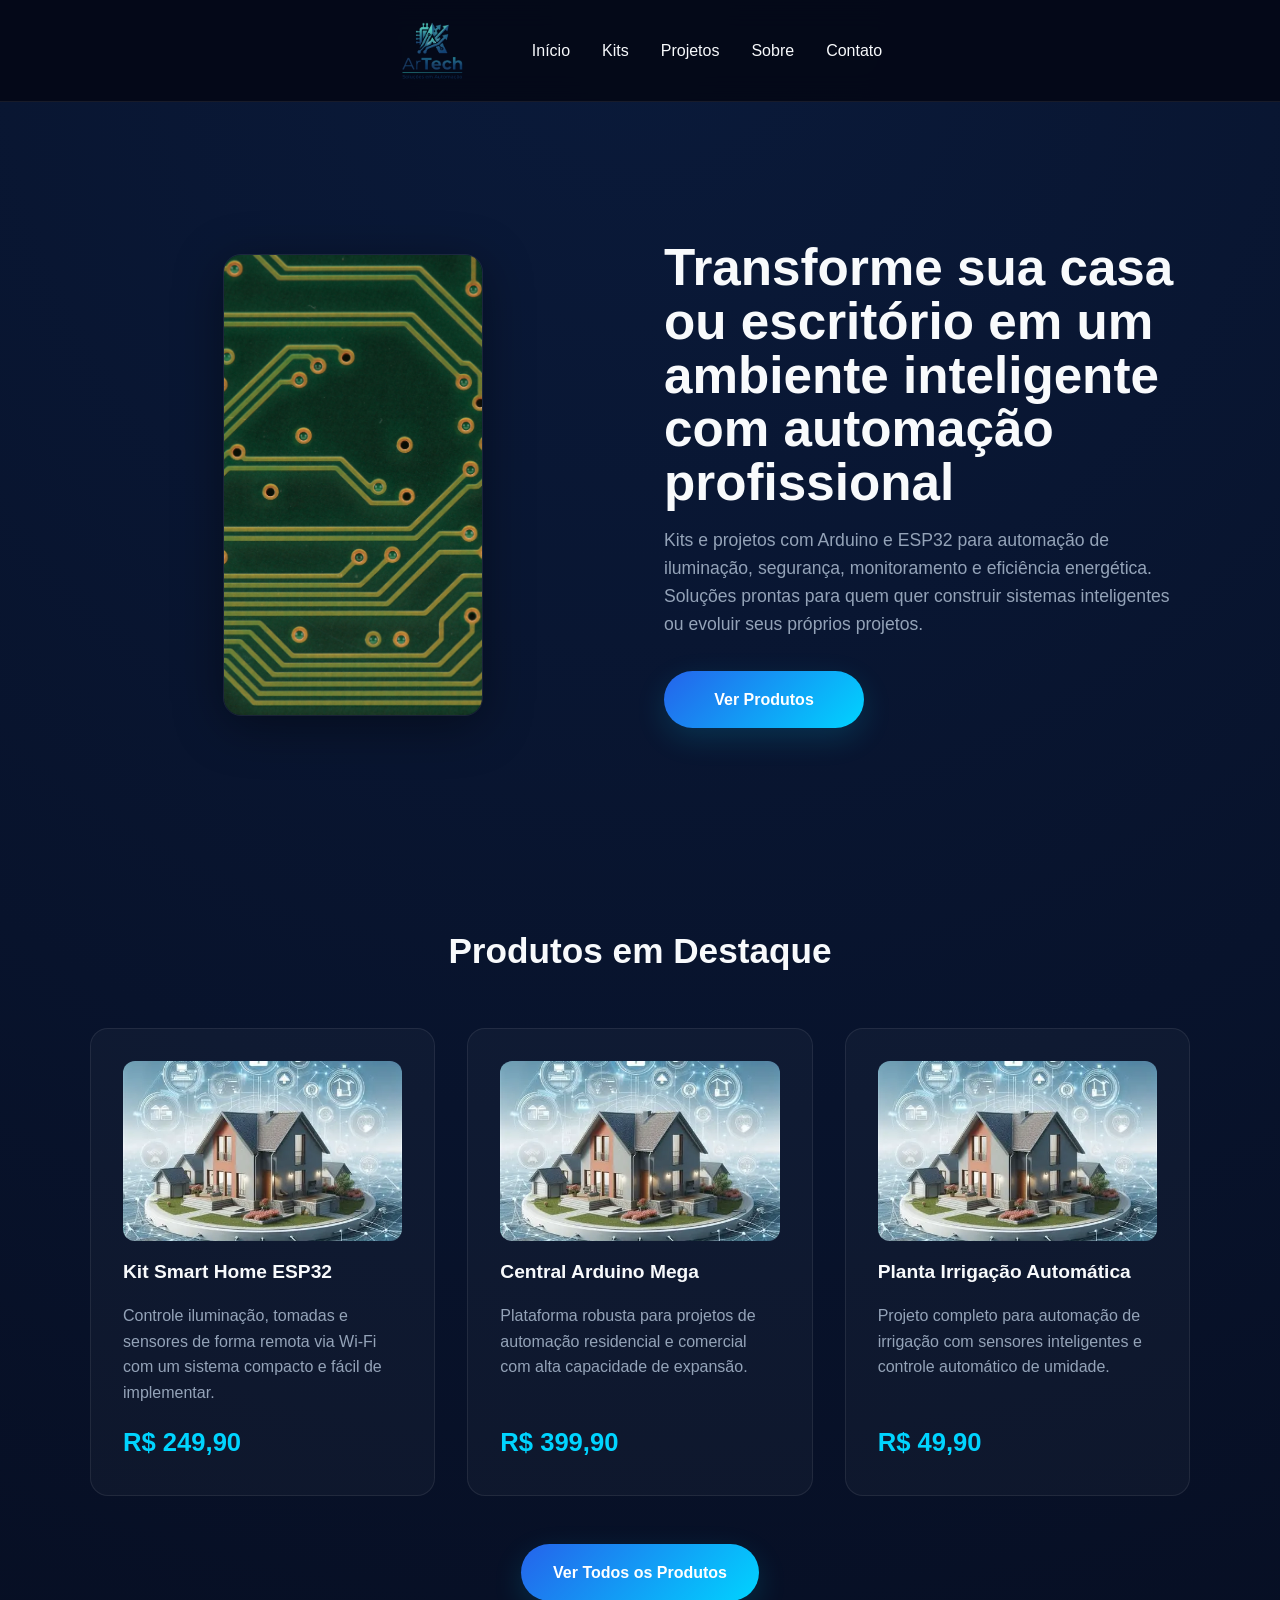
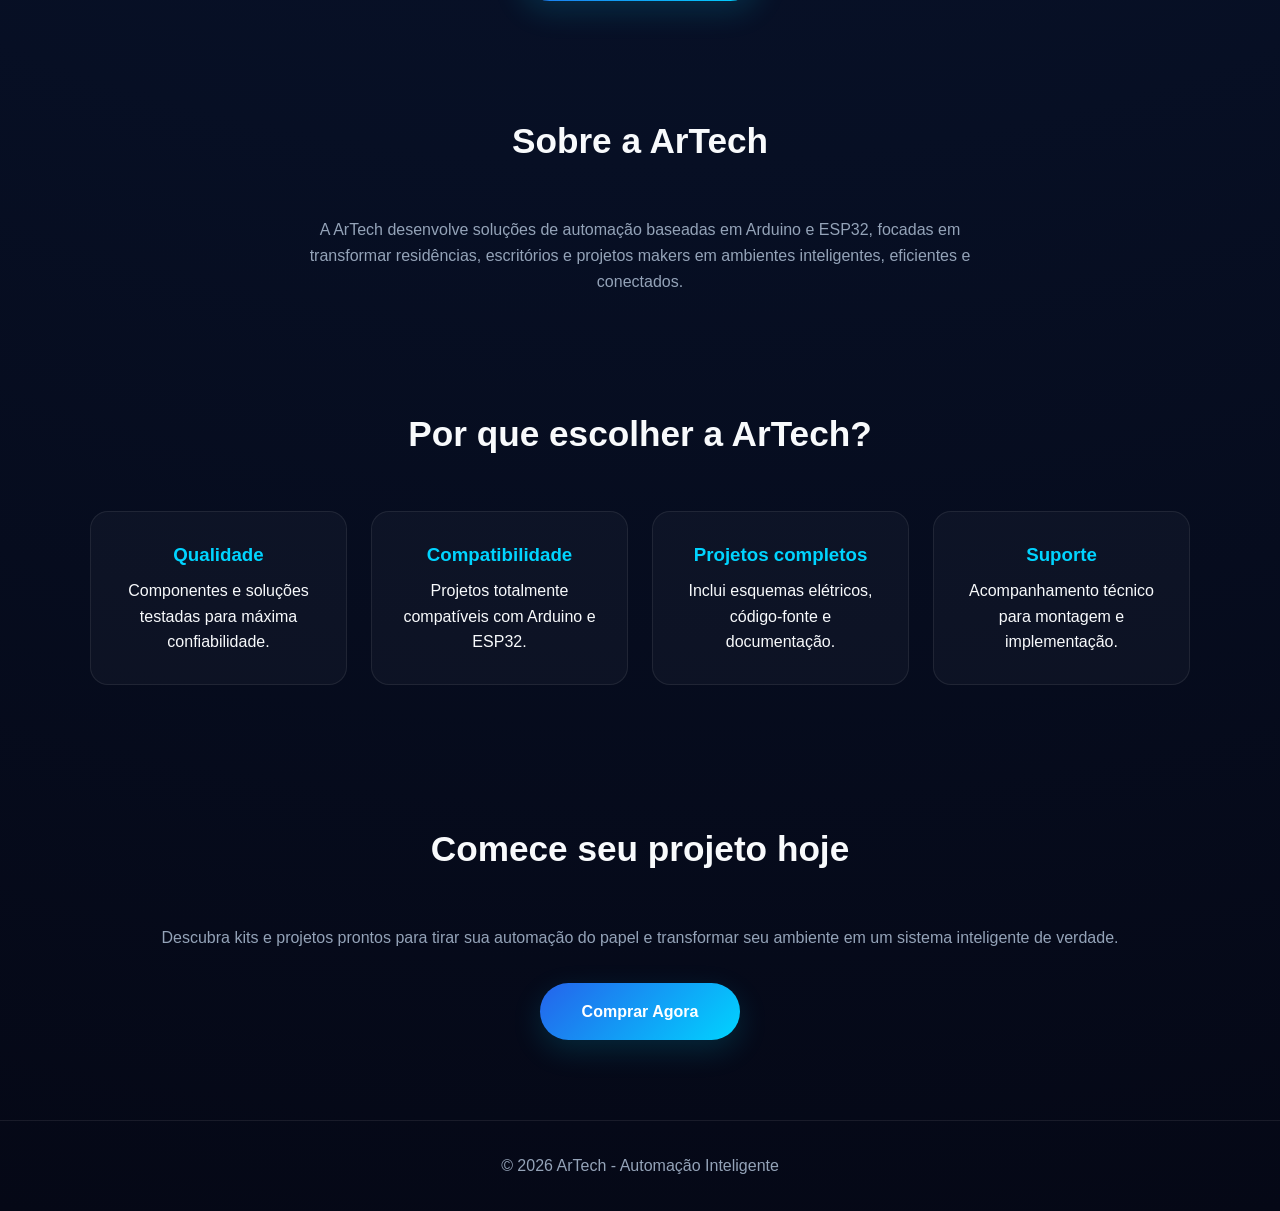
==== index.html @ ed349819 "Add files via upload" ====
<!doctype html>
<html lang="pt-BR">
  <head>
    <meta charset="UTF-8" />
    <meta name="viewport" content="width=device-width, initial-scale=1.0" />
    <title>ArTech | Automação Inteligente</title>
    <link rel="stylesheet" href="css/style.css" />
  </head>

  <body>
    <!-- HEADER -->
    <header>
      <ul>
        <li>
          <a href="#">
            <img src="img/logo.png" alt="ArTech" />
          </a>
        </li>

        <li><a href="#">Início</a></li>
        <li><a href="#">Kits</a></li>
        <li><a href="#">Projetos</a></li>
        <li><a href="#">Sobre</a></li>
        <li><a href="#">Contato</a></li>
      </ul>
    </header>

    <main>

      <!-- HERO SPLIT -->
      <section class="hero">
        <div class="hero-content">

          <div class="hero-imagem">
            <img src="img/automacao.png" alt="Automação ESP32 e Arduino" />
          </div>

          <div class="hero-texto">

            <h1 class="textodestaque">
              Transforme sua casa ou escritório em um ambiente inteligente com automação profissional
            </h1>

            <p class="microtexto">
              Kits e projetos com Arduino e ESP32 para automação de iluminação,
              segurança, monitoramento e eficiência energética. Soluções prontas
              para quem quer construir sistemas inteligentes ou evoluir seus próprios projetos.
            </p>

            <a href="#produtos" class="btn">
              Ver Produtos
            </a>

          </div>

        </div>
      </section>

      <!-- PRODUTOS -->
      <section id="produtos">

        <h2>Produtos em Destaque</h2>

        <div class="produtosdestaque">

          <a href="produto-esp32.html" class="produto">

            <img src="img/produtos/exemplo.jpg" alt="Kit Smart Home ESP32" />

            <h3>Kit Smart Home ESP32</h3>

            <p>
              Controle iluminação, tomadas e sensores de forma remota via Wi-Fi com um sistema compacto e fácil de implementar.
            </p>

            <span class="preco">R$ 249,90</span>

          </a>

          <a href="produto-arduino.html" class="produto">

            <img src="img/produtos/exemplo.jpg" alt="Central Arduino Mega" />

            <h3>Central Arduino Mega</h3>

            <p>
              Plataforma robusta para projetos de automação residencial e comercial com alta capacidade de expansão.
            </p>

            <span class="preco">R$ 399,90</span>

          </a>

          <a href="produto-irrigacao.html" class="produto">

            <img src="img/produtos/exemplo.jpg" alt="Planta Irrigação Automática" />

            <h3>Planta Irrigação Automática</h3>

            <p>
              Projeto completo para automação de irrigação com sensores inteligentes e controle automático de umidade.
            </p>

            <span class="preco">R$ 49,90</span>

          </a>

        </div>

        <!-- BOTÃO VER MAIS -->
        <div style="text-align: center; margin-top: 3rem;">
          <a href="produtos.html" class="btn">
            Ver Todos os Produtos
          </a>
        </div>

      </section>

      <!-- SOBRE -->
      <section class="sobre">

        <h2>Sobre a ArTech</h2>

        <p>
          A ArTech desenvolve soluções de automação baseadas em Arduino e ESP32, focadas em transformar residências, escritórios e projetos makers em ambientes inteligentes, eficientes e conectados.
        </p>

      </section>

      <!-- BENEFÍCIOS -->
      <section>

        <h2>Por que escolher a ArTech?</h2>

        <div class="beneficios">

          <div class="beneficio">
            <h3>Qualidade</h3>
            <p>Componentes e soluções testadas para máxima confiabilidade.</p>
          </div>

          <div class="beneficio">
            <h3>Compatibilidade</h3>
            <p>Projetos totalmente compatíveis com Arduino e ESP32.</p>
          </div>

          <div class="beneficio">
            <h3>Projetos completos</h3>
            <p>Inclui esquemas elétricos, código-fonte e documentação.</p>
          </div>

          <div class="beneficio">
            <h3>Suporte</h3>
            <p>Acompanhamento técnico para montagem e implementação.</p>
          </div>

        </div>

      </section>

      <!-- CTA -->
      <section class="cta-final">

        <h2>Comece seu projeto hoje</h2>

        <p>
          Descubra kits e projetos prontos para tirar sua automação do papel e transformar seu ambiente em um sistema inteligente de verdade.
        </p>

        <a href="#produtos" class="btn">
          Comprar Agora
        </a>

      </section>

    </main>

    <footer>
      © 2026 ArTech - Automação Inteligente
    </footer>

  </body>
</html>
---- css/style.css ----
/* =========================
   RESET
========================= */

* {
  margin: 0;
  padding: 0;
  box-sizing: border-box;
}

:root {

  --bg: #050816;
  --bg-2: #0b1220;

  --primary: #2563eb;
  --accent: #00d4ff;

  --text: #f8fafc;
  --text-muted: #94a3b8;

  --border: rgba(255, 255, 255, 0.08);

  --radius: 18px;

  --max: 1100px;
}

/* =========================
   BASE
========================= */

html {
  scroll-behavior: smooth;
}

body {

  font-family: "Segoe UI", sans-serif;

  background: radial-gradient(circle at top, #0a1a3a, #050816);

  color: var(--text);

  line-height: 1.6;

  overflow-x: hidden;
}

a {
  text-decoration: none;
  color: inherit;
}

ul {
  list-style: none;
}

img {
  max-width: 100%;
  display: block;
}

header {
  position: sticky;
  top: 0;
  z-index: 999;

  background: rgba(5, 8, 22, 0.92);
  backdrop-filter: blur(14px);

  border-bottom: 1px solid var(--border);
}

/* 🔥 CENTRALIZA TUDO DE VERDADE */
header ul {
  max-width: var(--max);
  margin: 0 auto;

  display: flex;
  align-items: center;
  justify-content: center; /* <- muda o comportamento */

  gap: 1rem; /* mais colado, mas organizado */

  padding: 0.6rem 1rem; /* menos altura */
}

/* 🔥 LOGO NÃO EMPURRA MAIS LAYOUT */
header li:first-child {
  margin-right: 2rem; /* controla distância real */
  display: flex;
  align-items: center;
}

header img {
  height: 70px; /* menor e mais premium */
}

/* 🔥 LINKS MAIS JUNTOS E CONSISTENTES */
header a {
  font-size: 1rem;
  font-weight: 500;

  padding: 6px 8px; /* mais compacto */
  border-radius: 8px;

  transition: 0.2s;
  white-space: nowrap;
}

/* hover mais clean */
header a:hover {
  color: var(--accent);
  background: rgba(0, 212, 255, 0.08);
}

/* =========================
   HERO (SPLIT REAL)
========================= */

.hero {
  min-height: 85vh;

  display: flex;
  align-items: center;
  justify-content: center;

  padding: 3rem 2rem;
}

.hero-content {
  width: min(var(--max), 100%);

  margin: 0 auto;

  display: flex;
  align-items: center;
  justify-content: space-between;

  gap: 3rem;
}

/* TEXTO */

.hero-texto {
  flex: 1;
  text-align: left;
}

.textodestaque {
  font-size: clamp(2.2rem, 4vw, 3.4rem);
  line-height: 1.05;
  font-weight: 800;
  margin-bottom: 1rem;
}

.microtexto {
  font-size: 1.1rem;
  color: var(--text-muted);
  max-width: 520px;
  margin-bottom: 2rem;
}

/* BOTÃO */

.btn,
.btn-cta {
  display: inline-flex;

  align-items: center;
  justify-content: center;

  padding: 1rem 2rem;

  border-radius: 999px;

  background: linear-gradient(135deg, var(--primary), var(--accent));

  color: #fff;

  font-weight: 700;

  min-width: 200px;

  transition: 0.25s;

  box-shadow: 0 10px 30px rgba(0, 212, 255, 0.15);
}

.btn:hover,
.btn-cta:hover {
  transform: translateY(-3px);
}

/* IMAGEM HERO */

.hero-imagem {
  flex: 1;
  display: flex;
  justify-content: center;
  align-items: center;
}

.hero-imagem img {
  width: 100%;
  max-width: 260px;

  aspect-ratio: 9 / 16;
  object-fit: cover;

  border-radius: 18px;

  border: 1px solid rgba(255, 255, 255, 0.08);

  filter: drop-shadow(0 10px 25px rgba(0, 0, 0, 0.4));
}

/* =========================
   SEÇÕES (MENOS ESPAÇO)
========================= */

section {
  padding: 3.5rem 0; /* reduzido */
}

section h2 {
  text-align: center;
  font-size: 2.2rem;
  margin-bottom: 3rem;
}

/* =========================
   PRODUTOS
========================= */

.produtosdestaque {
  width: min(var(--max), calc(100% - 80px));
  margin: 0 auto;

  display: grid;
  grid-template-columns: repeat(auto-fit, minmax(260px, 1fr));
  gap: 2rem;
}

.produto {
  background: rgba(255, 255, 255, 0.03);

  border: 1px solid var(--border);

  border-radius: var(--radius);

  padding: 2rem;

  display: flex;
  flex-direction: column;

  gap: 1rem;

  transition: 0.25s;
}

.produto:hover {
  transform: translateY(-6px);
  border-color: rgba(0, 212, 255, 0.3);
}

.produto img {
  height: 180px;
  width: 100%;
  object-fit: cover;

  border-radius: 12px;
}

.produto h3 {
  font-size: 1.2rem;
}

.produto p {
  color: var(--text-muted);
  flex: 1;
}

.preco {
  font-size: 1.6rem;
  color: var(--accent);
  font-weight: 800;
}

/* =========================
   BOTÃO "VER MAIS" CENTRAL
========================= */

#produtos > div:last-child {
  display: flex;
  justify-content: center;
  margin-top: 2.5rem;
  width: 100%;
}

/* =========================
   SOBRE
========================= */

.sobre p {
  max-width: 700px;
  margin: 0 auto;
  text-align: center;
  color: var(--text-muted);
}

/* =========================
   BENEFÍCIOS
========================= */

.beneficios {
  width: min(var(--max), calc(100% - 80px));

  margin: 0 auto;

  display: grid;

  grid-template-columns: repeat(auto-fit, minmax(220px, 1fr));

  gap: 1.5rem;
}

.beneficio {
  background: rgba(255, 255, 255, 0.03);

  border: 1px solid var(--border);

  border-radius: var(--radius);

  padding: 1.8rem;

  text-align: center;
}

.beneficio h3 {
  color: var(--accent);
  margin-bottom: 0.5rem;
}

/* =========================
   CTA FINAL
========================= */

.cta-final {
  text-align: center;
  padding: 5rem 2rem;
}

.cta-final p {
  color: var(--text-muted);
  margin-bottom: 2rem;
}

/* =========================
   FOOTER
========================= */

footer {
  text-align: center;

  padding: 2rem;

  border-top: 1px solid var(--border);

  color: var(--text-muted);
}

/* =========================
   RESPONSIVO
========================= */

@media (max-width: 768px) {

  header ul {
    flex-wrap: wrap;
    justify-content: center;
    gap: 1rem;
  }

  header li:first-child {
    margin-right: 0;
    width: 100%;
    display: flex;
    justify-content: center;
  }

  .hero-content {
    flex-direction: column;
    text-align: center;
  }

  .hero-texto {
    text-align: center;
  }

  .microtexto {
    margin: 0 auto 2rem;
  }

  .textodestaque {
    font-size: 2.2rem;
  }

  .container,
  .produtosdestaque,
  .beneficios {
    width: calc(100% - 40px);
  }
}
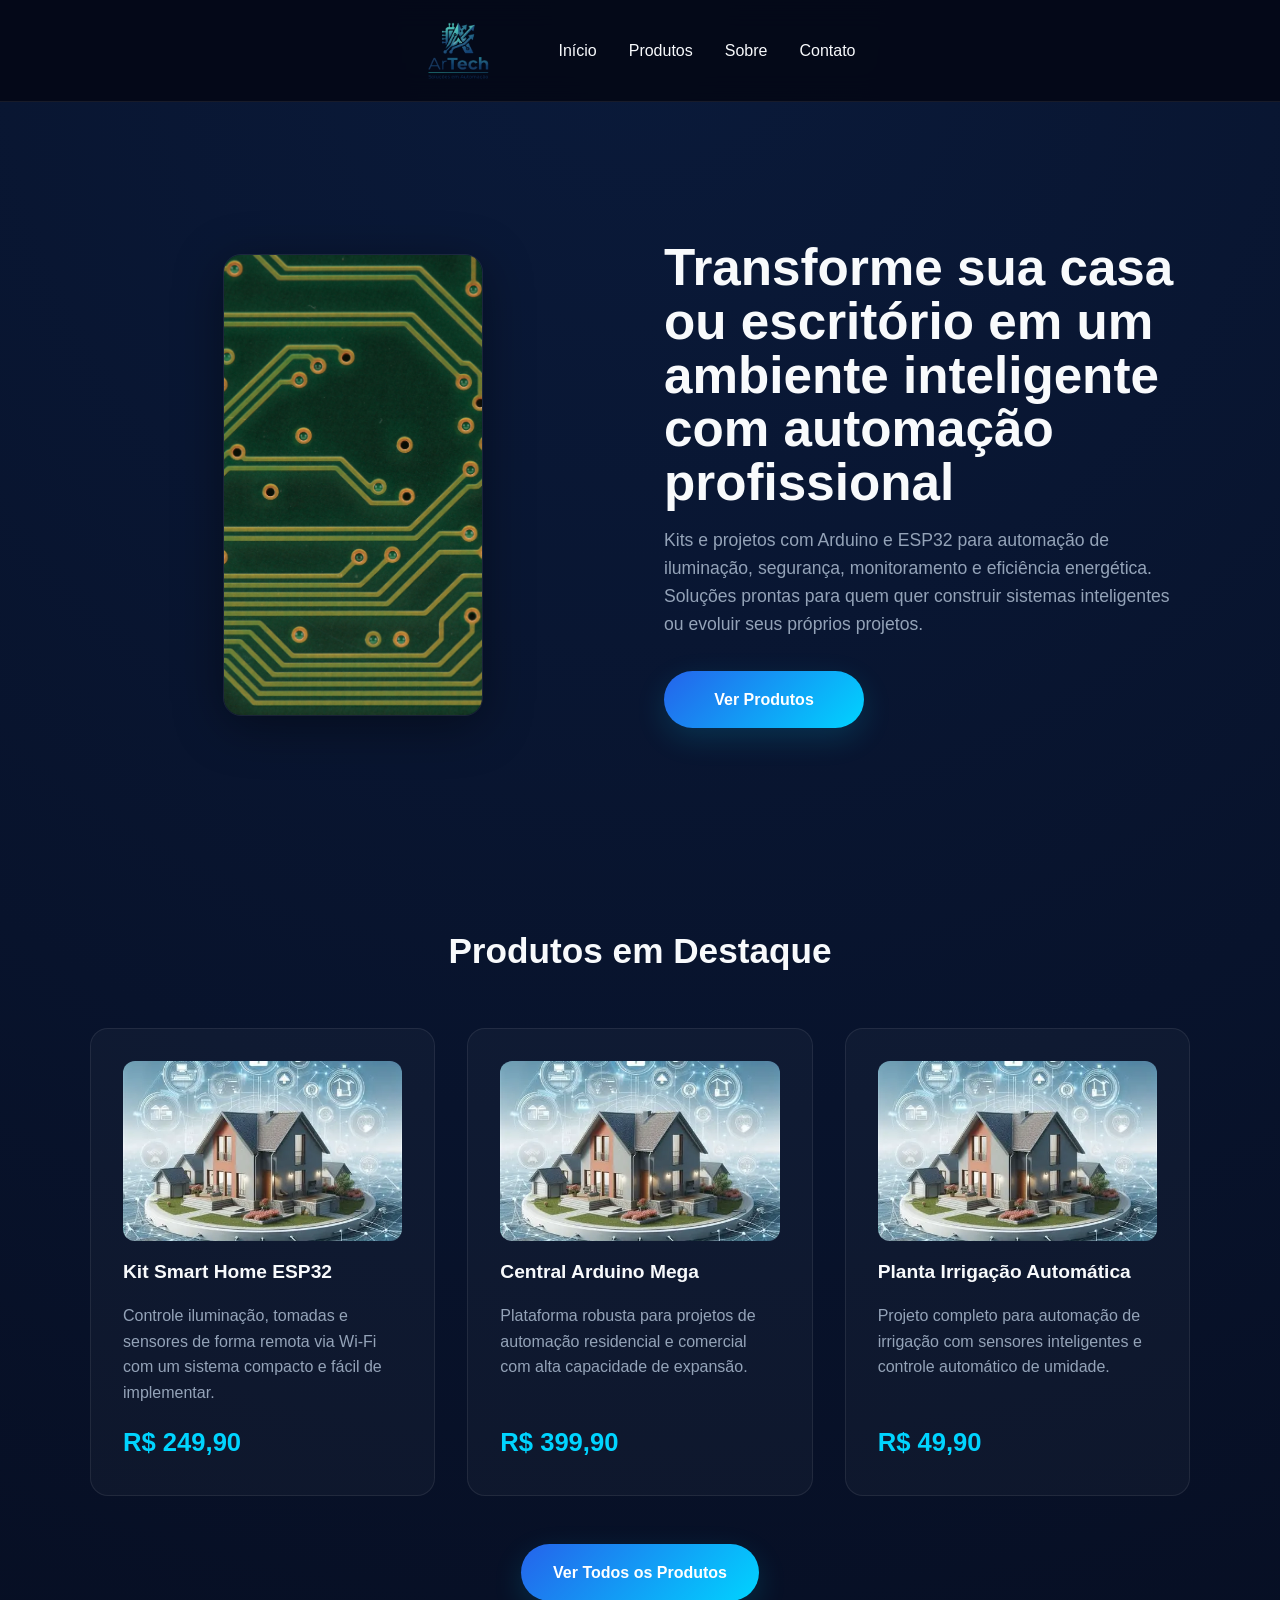
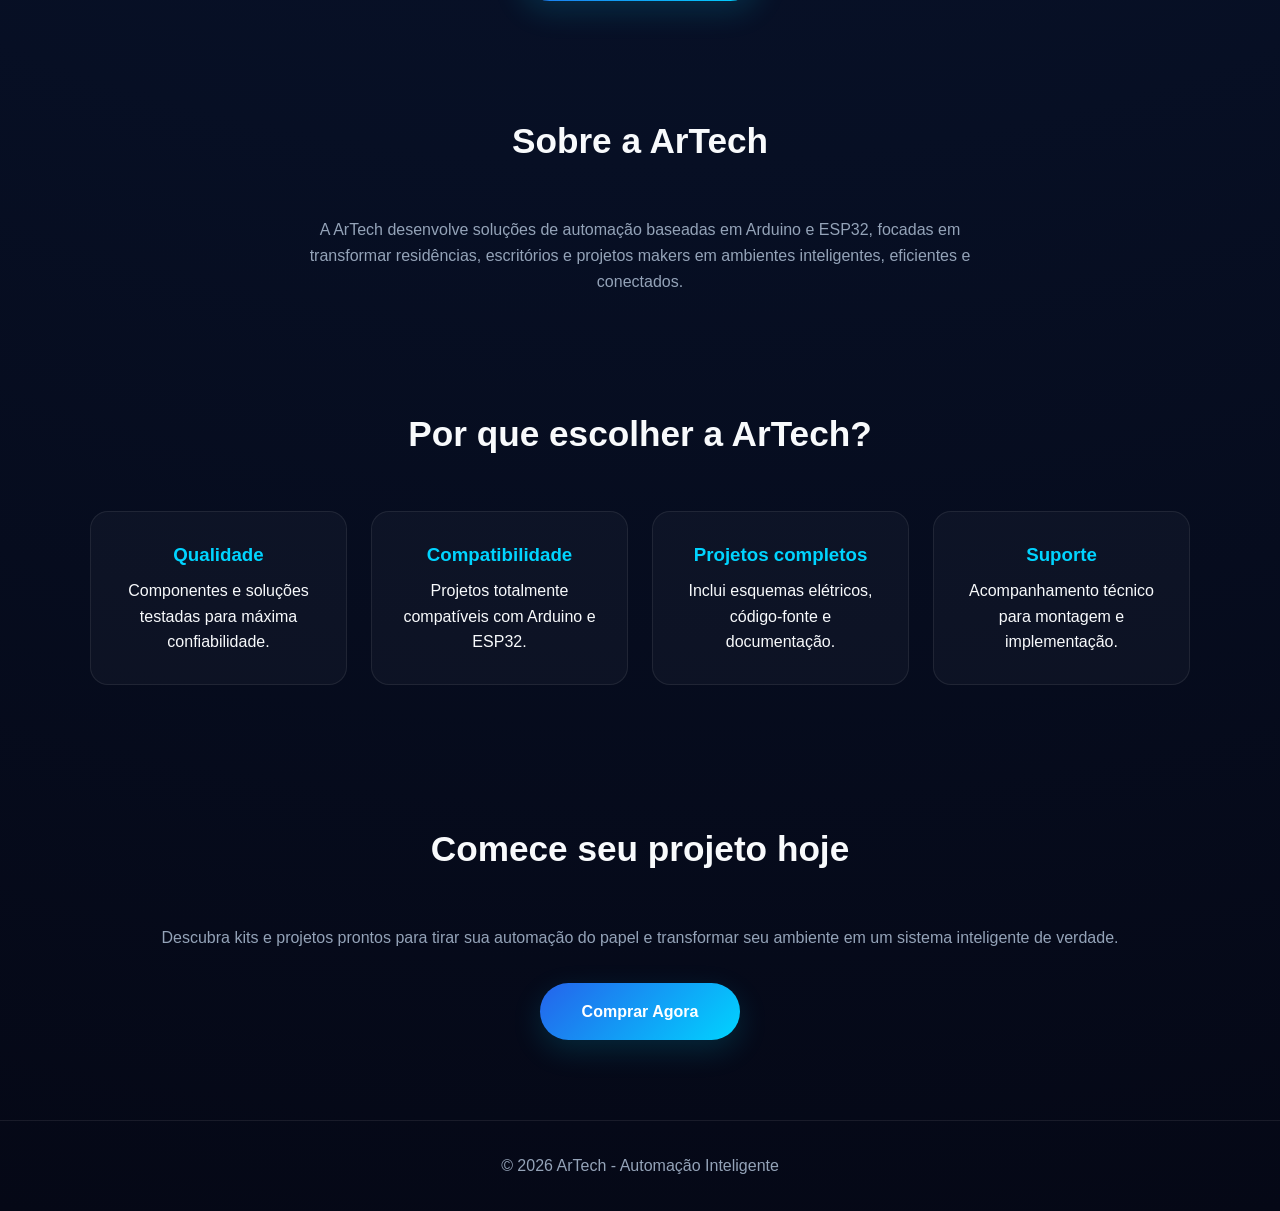
==== commit 74ff747f: "Produtos - atualização" ====
--- a/index.html
+++ b/index.html
@@ -18,8 +18,7 @@
         </li>
 
         <li><a href="#">Início</a></li>
-        <li><a href="#">Kits</a></li>
-        <li><a href="#">Projetos</a></li>
+        <li><a href="html/produtos.html">Produtos</a></li>
         <li><a href="#">Sobre</a></li>
         <li><a href="#">Contato</a></li>
       </ul>
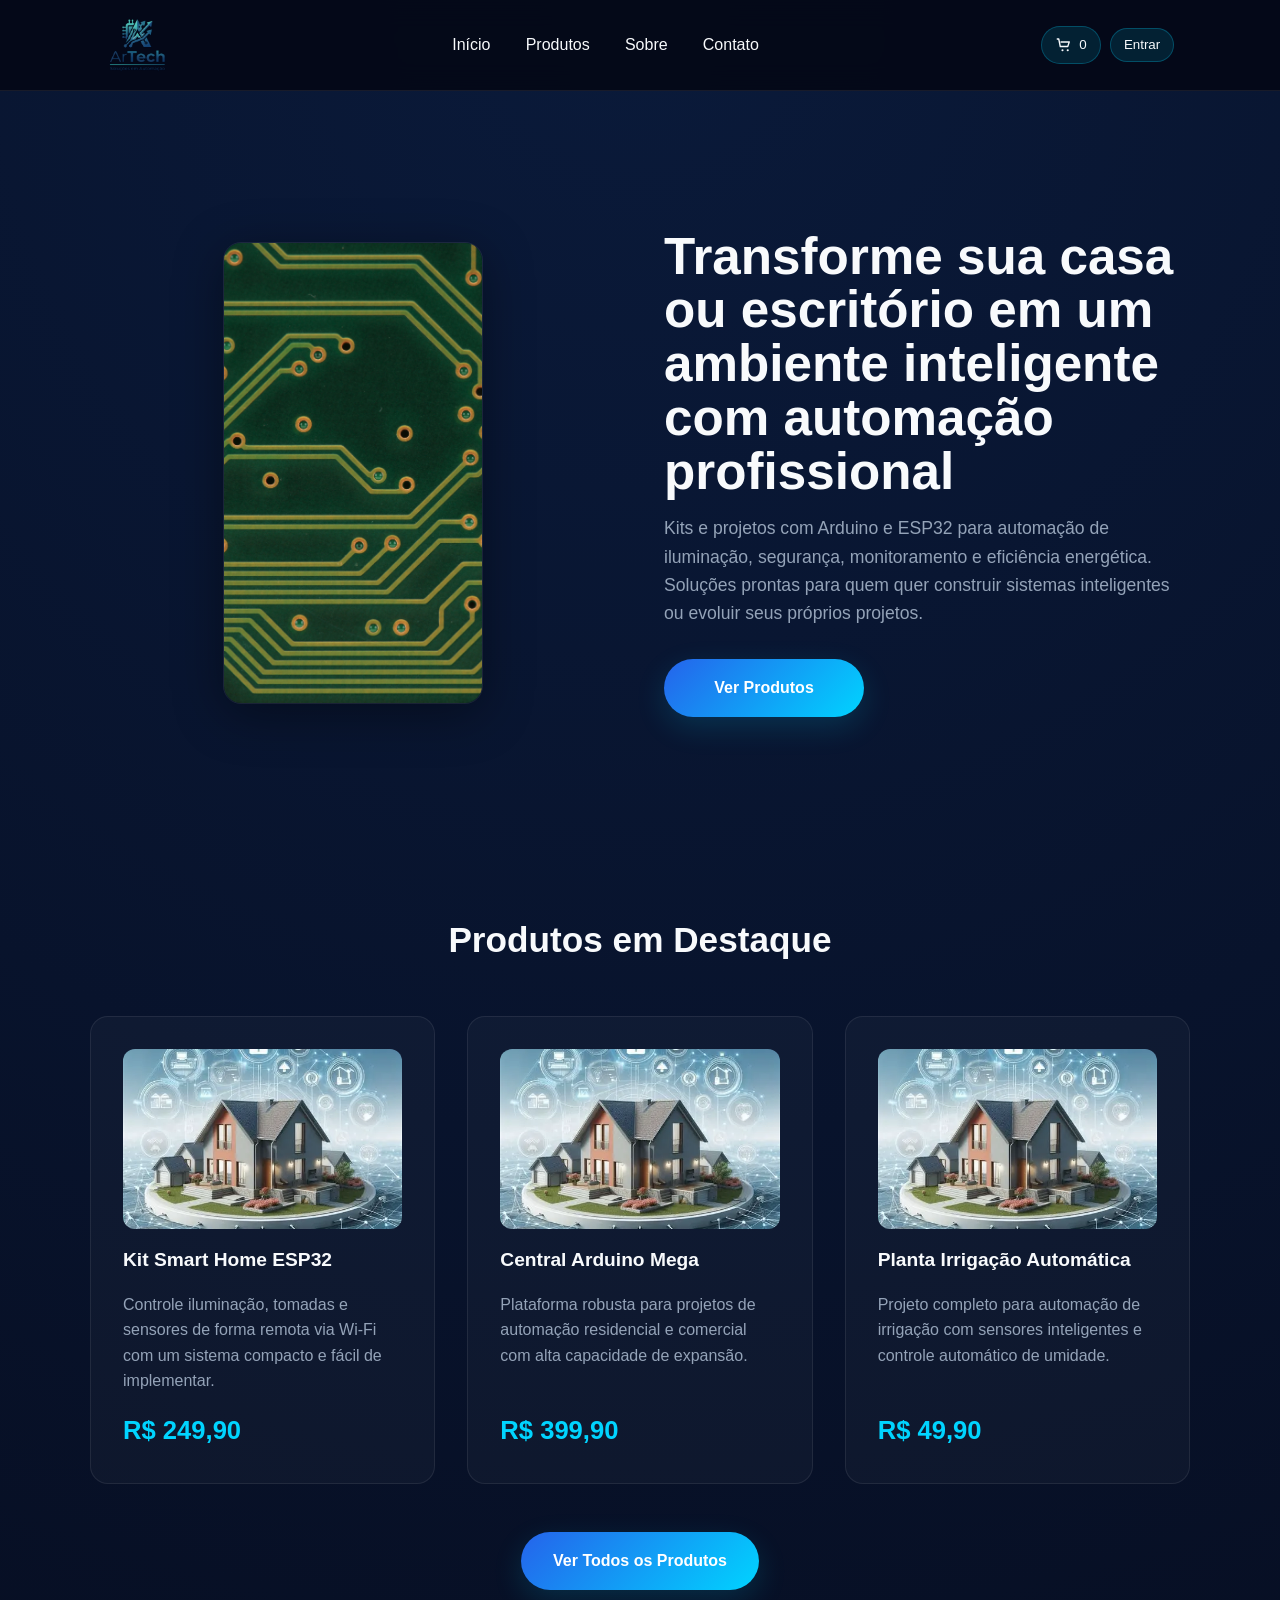
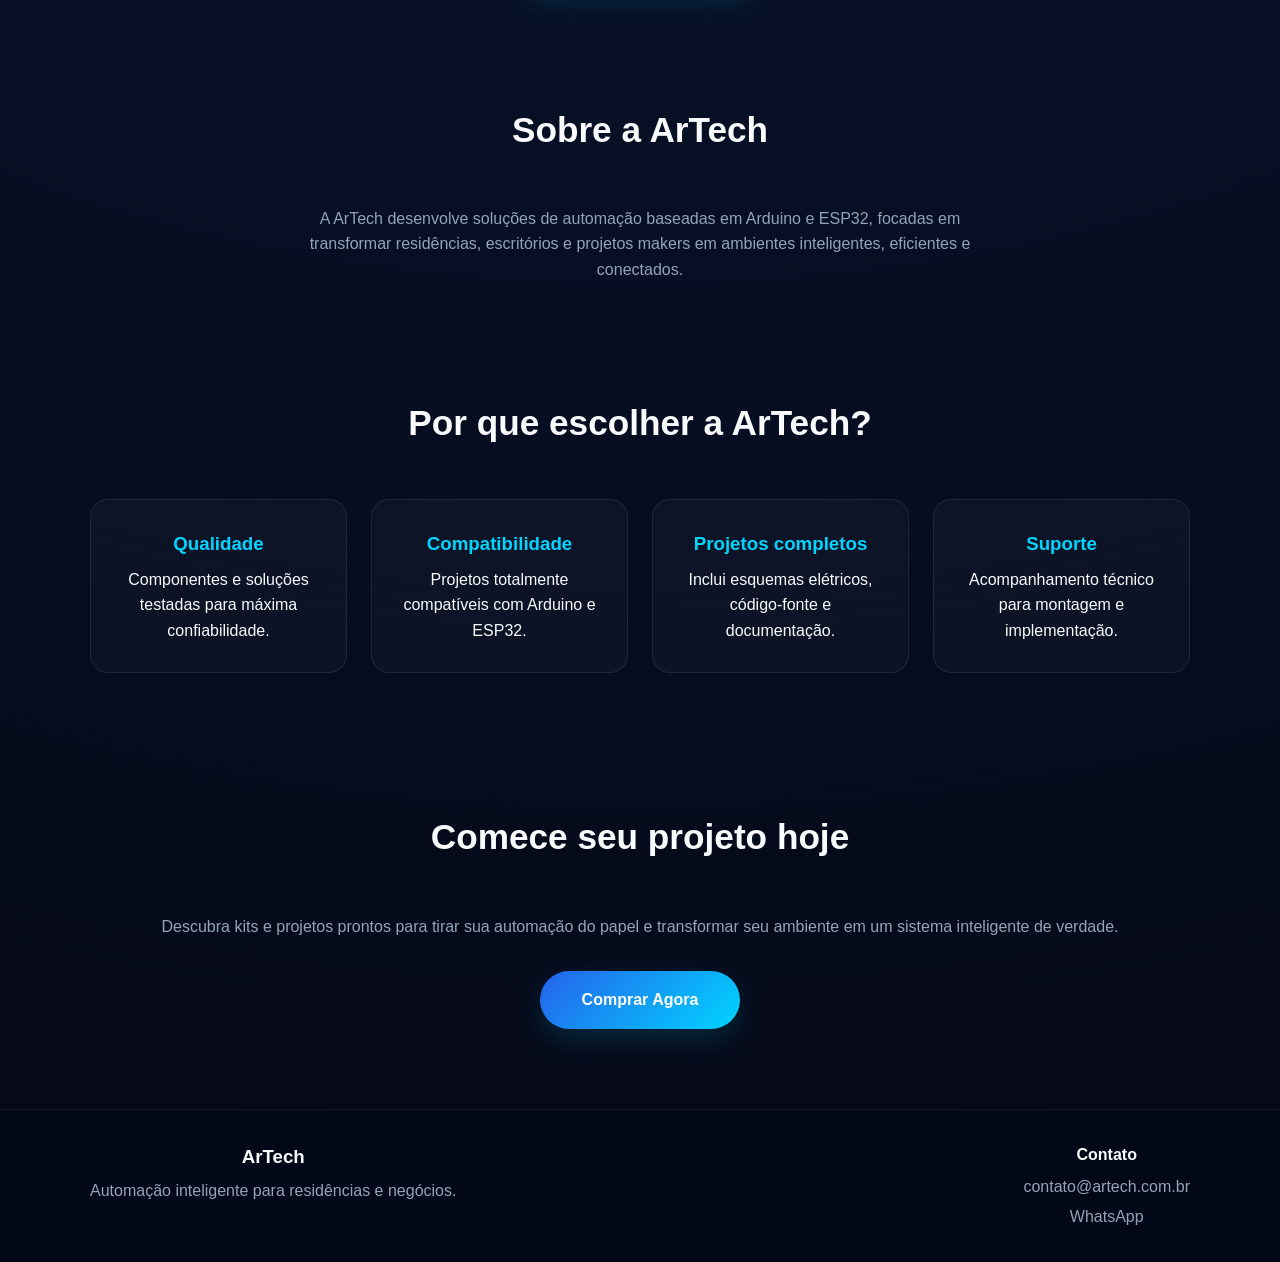
==== commit 82ca031f: "Site 90% finalizado" ====
--- a/index.html
+++ b/index.html
@@ -8,21 +8,50 @@
   </head>
 
   <body>
-    <!-- HEADER -->
     <header>
-      <ul>
-        <li>
-          <a href="#">
-            <img src="img/logo.png" alt="ArTech" />
-          </a>
-        </li>
-
-        <li><a href="#">Início</a></li>
-        <li><a href="html/produtos.html">Produtos</a></li>
-        <li><a href="#">Sobre</a></li>
-        <li><a href="#">Contato</a></li>
-      </ul>
+      <div class="header-inner">
+        <a class="brand" href="index.html">
+          <img src="img/logo.png" alt="ArTech" />
+        </a>
+        <nav class="nav-links" aria-label="Navegação principal">
+          <a href="index.html">Início</a>
+          <a href="html/produtos.html">Produtos</a>
+          <a href="html/sobre.html">Sobre</a>
+          <a href="html/contato.html">Contato</a>
+        </nav>
+        <div class="header-tools">
+          <div class="cart-pill">
+            <button id="cartButton" class="cart-button" type="button" aria-label="Abrir carrinho">
+              <svg viewBox="0 0 24 24" aria-hidden="true">
+                <path d="M3 4h2l2 10h10l2-6H8" fill="none" stroke="currentColor" stroke-linecap="round" stroke-linejoin="round" stroke-width="1.8"></path>
+                <circle cx="10" cy="19" r="1.4" fill="currentColor"></circle>
+                <circle cx="17" cy="19" r="1.4" fill="currentColor"></circle>
+              </svg>
+              <span id="cartCount">0</span>
+            </button>
+          </div>
+          <div class="auth-pill">
+            <button id="loginBtn" class="login-btn" type="button">Entrar</button>
+            <span id="userGreeting" class="user-greeting" hidden></span>
+            <button id="logoutBtn" class="logout-btn" type="button" hidden>Sair</button>
+          </div>
+        </div>
+      </div>
     </header>
+
+    <div id="loginModal" class="modal popup-modal" hidden>
+      <div class="modal-content">
+        <button class="modal-close" id="closeLoginModal" type="button" aria-label="Fechar">×</button>
+        <p class="eyebrow">Entrar</p>
+        <form id="loginForm" class="login-form">
+          <input id="loginEmail" type="email" placeholder="E-mail" />
+          <input id="loginPassword" type="password" placeholder="Senha" />
+          <button type="submit">Entrar</button>
+          <a class="login-link-btn" href="html/cadastro.html">Cadastrar</a>
+          <p id="loginError" class="login-error"></p>
+        </form>
+      </div>
+    </div>
 
     <main>
 
@@ -62,7 +91,7 @@
 
         <div class="produtosdestaque">
 
-          <a href="produto-esp32.html" class="produto">
+          <a href="html/produtos.html" class="produto">
 
             <img src="img/produtos/exemplo.jpg" alt="Kit Smart Home ESP32" />
 
@@ -76,7 +105,7 @@
 
           </a>
 
-          <a href="produto-arduino.html" class="produto">
+          <a href="html/produtos.html" class="produto">
 
             <img src="img/produtos/exemplo.jpg" alt="Central Arduino Mega" />
 
@@ -90,7 +119,7 @@
 
           </a>
 
-          <a href="produto-irrigacao.html" class="produto">
+          <a href="html/produtos.html" class="produto">
 
             <img src="img/produtos/exemplo.jpg" alt="Planta Irrigação Automática" />
 
@@ -108,7 +137,7 @@
 
         <!-- BOTÃO VER MAIS -->
         <div style="text-align: center; margin-top: 3rem;">
-          <a href="produtos.html" class="btn">
+          <a href="html/produtos.html" class="btn">
             Ver Todos os Produtos
           </a>
         </div>
@@ -174,9 +203,36 @@
 
     </main>
 
-    <footer>
-      © 2026 ArTech - Automação Inteligente
+    <div id="cartModal" class="modal popup-modal" hidden>
+      <div class="modal-content">
+        <button class="modal-close" id="closeCartModal" type="button" aria-label="Fechar">×</button>
+        <p class="eyebrow">Carrinho</p>
+        <div id="cartEmpty" class="cart-empty">Seu carrinho está vazio.</div>
+        <ul id="cartItemsList" class="cart-items-list"></ul>
+        <div id="cartSummary" class="cart-summary">
+          <span>Total</span>
+          <strong id="cartTotal">R$ 0,00</strong>
+        </div>
+        <button id="checkoutBtn" class="action-btn cart-checkout-btn" type="button">Finalizar compra</button>
+      </div>
+    </div>
+
+    <div id="toast" class="toast" role="status" aria-live="polite"></div>
+
+    <footer class="site-footer">
+      <div class="footer-content">
+        <div>
+          <h3>ArTech</h3>
+          <p>Automação inteligente para residências e negócios.</p>
+        </div>
+        <div>
+          <h4>Contato</h4>
+          <a href="mailto:contato@artech.com.br">contato@artech.com.br</a>
+          <a href="https://wa.me/5531999999999" target="_blank" rel="noopener noreferrer">WhatsApp</a>
+        </div>
+      </div>
     </footer>
 
+    <script src="js/produtos.js"></script>
   </body>
 </html>
--- a/css/style.css
+++ b/css/style.css
@@ -65,54 +65,93 @@
   position: sticky;
   top: 0;
   z-index: 999;
-
   background: rgba(5, 8, 22, 0.92);
   backdrop-filter: blur(14px);
-
   border-bottom: 1px solid var(--border);
 }
 
-/* 🔥 CENTRALIZA TUDO DE VERDADE */
-header ul {
+header .header-inner {
   max-width: var(--max);
   margin: 0 auto;
-
-  display: flex;
-  align-items: center;
-  justify-content: center; /* <- muda o comportamento */
-
-  gap: 1rem; /* mais colado, mas organizado */
-
-  padding: 0.6rem 1rem; /* menos altura */
-}
-
-/* 🔥 LOGO NÃO EMPURRA MAIS LAYOUT */
-header li:first-child {
-  margin-right: 2rem; /* controla distância real */
-  display: flex;
-  align-items: center;
-}
-
-header img {
-  height: 70px; /* menor e mais premium */
-}
-
-/* 🔥 LINKS MAIS JUNTOS E CONSISTENTES */
-header a {
+  display: flex;
+  align-items: center;
+  justify-content: space-between;
+  gap: 1rem;
+  padding: 0.8rem 1rem;
+}
+
+header .brand {
+  display: flex;
+  align-items: center;
+}
+
+header .brand img {
+  height: 64px;
+}
+
+header .nav-links {
+  display: flex;
+  align-items: center;
+  gap: 0.8rem;
+  flex-wrap: wrap;
+}
+
+header .nav-links a {
   font-size: 1rem;
   font-weight: 500;
-
-  padding: 6px 8px; /* mais compacto */
+  padding: 0.45rem 0.7rem;
   border-radius: 8px;
-
   transition: 0.2s;
   white-space: nowrap;
 }
 
-/* hover mais clean */
-header a:hover {
+header .nav-links a:hover {
   color: var(--accent);
   background: rgba(0, 212, 255, 0.08);
+}
+
+header .header-tools {
+  display: flex;
+  align-items: center;
+  gap: 0.6rem;
+  flex-wrap: wrap;
+  justify-content: flex-end;
+}
+
+.cart-pill,
+.auth-pill {
+  display: flex;
+  align-items: center;
+  gap: 0.45rem;
+}
+
+.auth-pill [hidden] {
+  display: none !important;
+}
+
+.cart-button,
+.login-btn,
+.logout-btn {
+  display: inline-flex;
+  align-items: center;
+  justify-content: center;
+  gap: 0.4rem;
+  border: 1px solid rgba(0, 212, 255, 0.25);
+  border-radius: 999px;
+  background: rgba(0, 212, 255, 0.12);
+  color: var(--text);
+  padding: 0.55rem 0.8rem;
+  cursor: pointer;
+}
+
+.cart-button svg {
+  width: 18px;
+  height: 18px;
+}
+
+.user-greeting {
+  color: var(--accent);
+  font-weight: 700;
 }
 
 /* =========================
@@ -363,12 +402,185 @@
 
 footer {
   text-align: center;
-
   padding: 2rem;
-
   border-top: 1px solid var(--border);
-
   color: var(--text-muted);
+}
+
+.site-footer {
+  padding: 2rem 1rem;
+  background: rgba(2, 8, 23, 0.75);
+}
+
+.site-footer .footer-content {
+  max-width: var(--max);
+  margin: 0 auto;
+  display: flex;
+  justify-content: space-between;
+  align-items: flex-start;
+  gap: 2rem;
+  flex-wrap: wrap;
+}
+
+.site-footer h3,
+.site-footer h4 {
+  color: var(--text);
+  margin-bottom: 0.4rem;
+}
+
+.site-footer p,
+.site-footer a {
+  color: var(--text-muted);
+}
+
+.site-footer a {
+  display: block;
+  margin-top: 0.3rem;
+}
+
+.site-footer a:hover {
+  color: var(--accent);
+}
+
+.login-page main {
+  padding: 4rem 1rem;
+}
+
+.login-section {
+  width: min(460px, 100%);
+  margin: 0 auto;
+}
+
+.login-container {
+  background: rgba(255, 255, 255, 0.04);
+  border: 1px solid var(--border);
+  border-radius: var(--radius);
+  padding: 2rem;
+  margin-top: auto;
+  box-shadow: 0 18px 45px rgba(0, 0, 0, 0.22);
+}
+
+.login-container h2 {
+  margin-bottom: 1.2rem;
+  font-size: 1.8rem;
+}
+
+.login-form {
+  display: grid;
+  gap: 0.85rem;
+}
+
+.login-form input {
+  width: 100%;
+  padding: 0.8rem 0.95rem;
+  border: 1px solid var(--border);
+  border-radius: 999px;
+  background: rgba(255, 255, 255, 0.05);
+  color: var(--text);
+}
+
+.login-form button {
+  padding: 0.8rem 1rem;
+  border: 0;
+  border-radius: 999px;
+  background: linear-gradient(135deg, var(--primary), var(--accent));
+  color: #fff;
+  cursor: pointer;
+  font-weight: 700;
+}
+
+.login-link-btn {
+  display: inline-flex;
+  align-items: center;
+  justify-content: center;
+  padding: 0.75rem 1rem;
+  border: 1px solid rgba(0, 212, 255, 0.3);
+  border-radius: 999px;
+  color: var(--accent);
+  text-decoration: none;
+  font-weight: 700;
+  background: rgba(0, 212, 255, 0.08);
+}
+
+.login-link-btn:hover {
+  background: rgba(0, 212, 255, 0.16);
+}
+
+.login-error,
+.login-success {
+  min-height: 1.2rem;
+  font-size: 0.92rem;
+  font-weight: 600;
+  margin: 0;
+  display: block;
+}
+
+.login-error {
+  color: #ff7b7b;
+}
+
+.login-success {
+  color: #5de68b;
+}
+
+.modal {
+  position: fixed;
+  inset: 0;
+  background: rgba(2, 6, 23, 0.8);
+  display: flex;
+  align-items: center;
+  justify-content: center;
+  padding: 1rem;
+  z-index: 1100;
+}
+
+.modal[hidden] {
+  display: none;
+}
+
+.modal-content {
+  width: min(480px, 100%);
+  background: var(--bg-2);
+  border: 1px solid var(--border);
+  border-radius: var(--radius);
+  padding: 1.5rem;
+  position: relative;
+}
+
+.modal-close {
+  position: absolute;
+  top: 0.75rem;
+  right: 0.85rem;
+  background: transparent;
+  border: 0;
+  color: var(--text);
+  font-size: 1.5rem;
+  cursor: pointer;
+}
+
+body.modal-open {
+  overflow: hidden;
+}
+
+.toast {
+  position: fixed;
+  bottom: 1.2rem;
+  right: 1.2rem;
+  background: rgba(5, 8, 22, 0.95);
+  color: var(--text);
+  border: 1px solid rgba(0, 212, 255, 0.3);
+  border-radius: 999px;
+  padding: 0.8rem 1rem;
+  opacity: 0;
+  pointer-events: none;
+  transform: translateY(8px);
+  transition: all 0.25s ease;
+  z-index: 1200;
+}
+
+.toast.show {
+  opacity: 1;
+  transform: translateY(0);
 }
 
 /* =========================
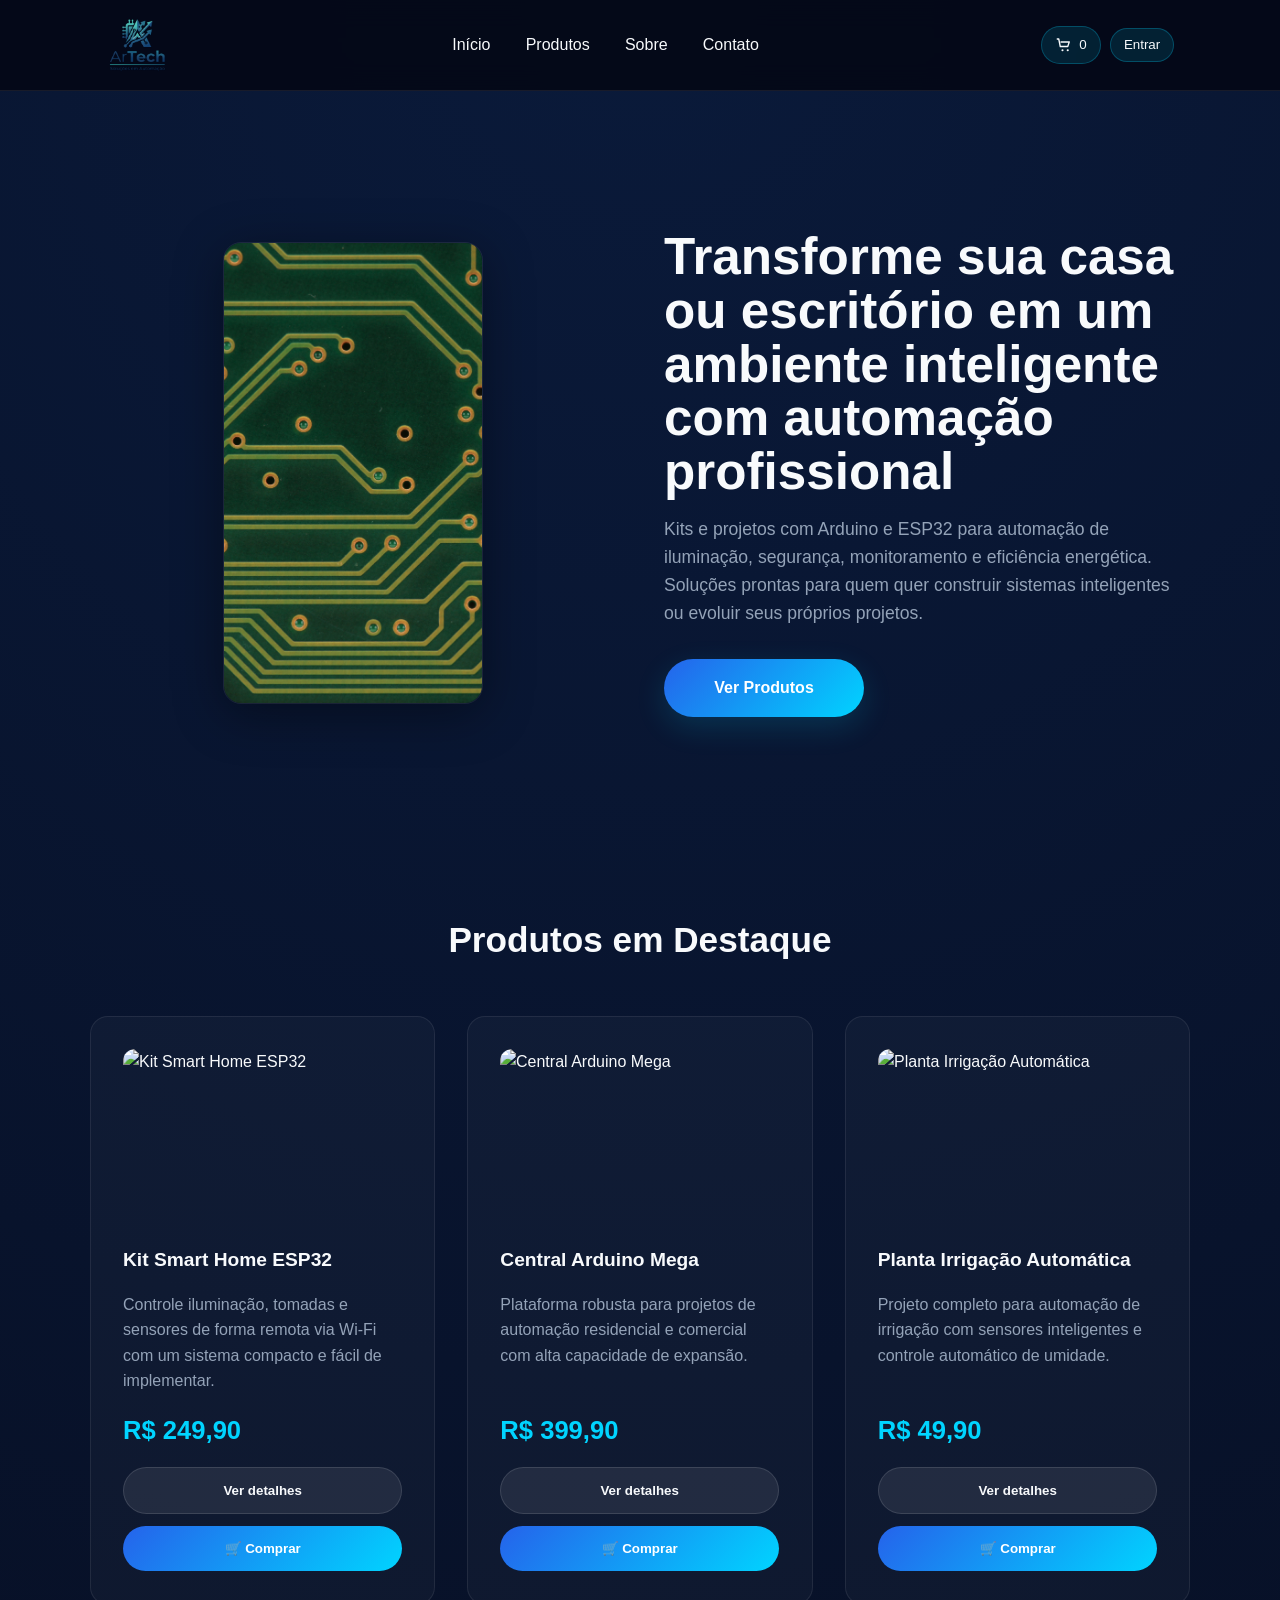
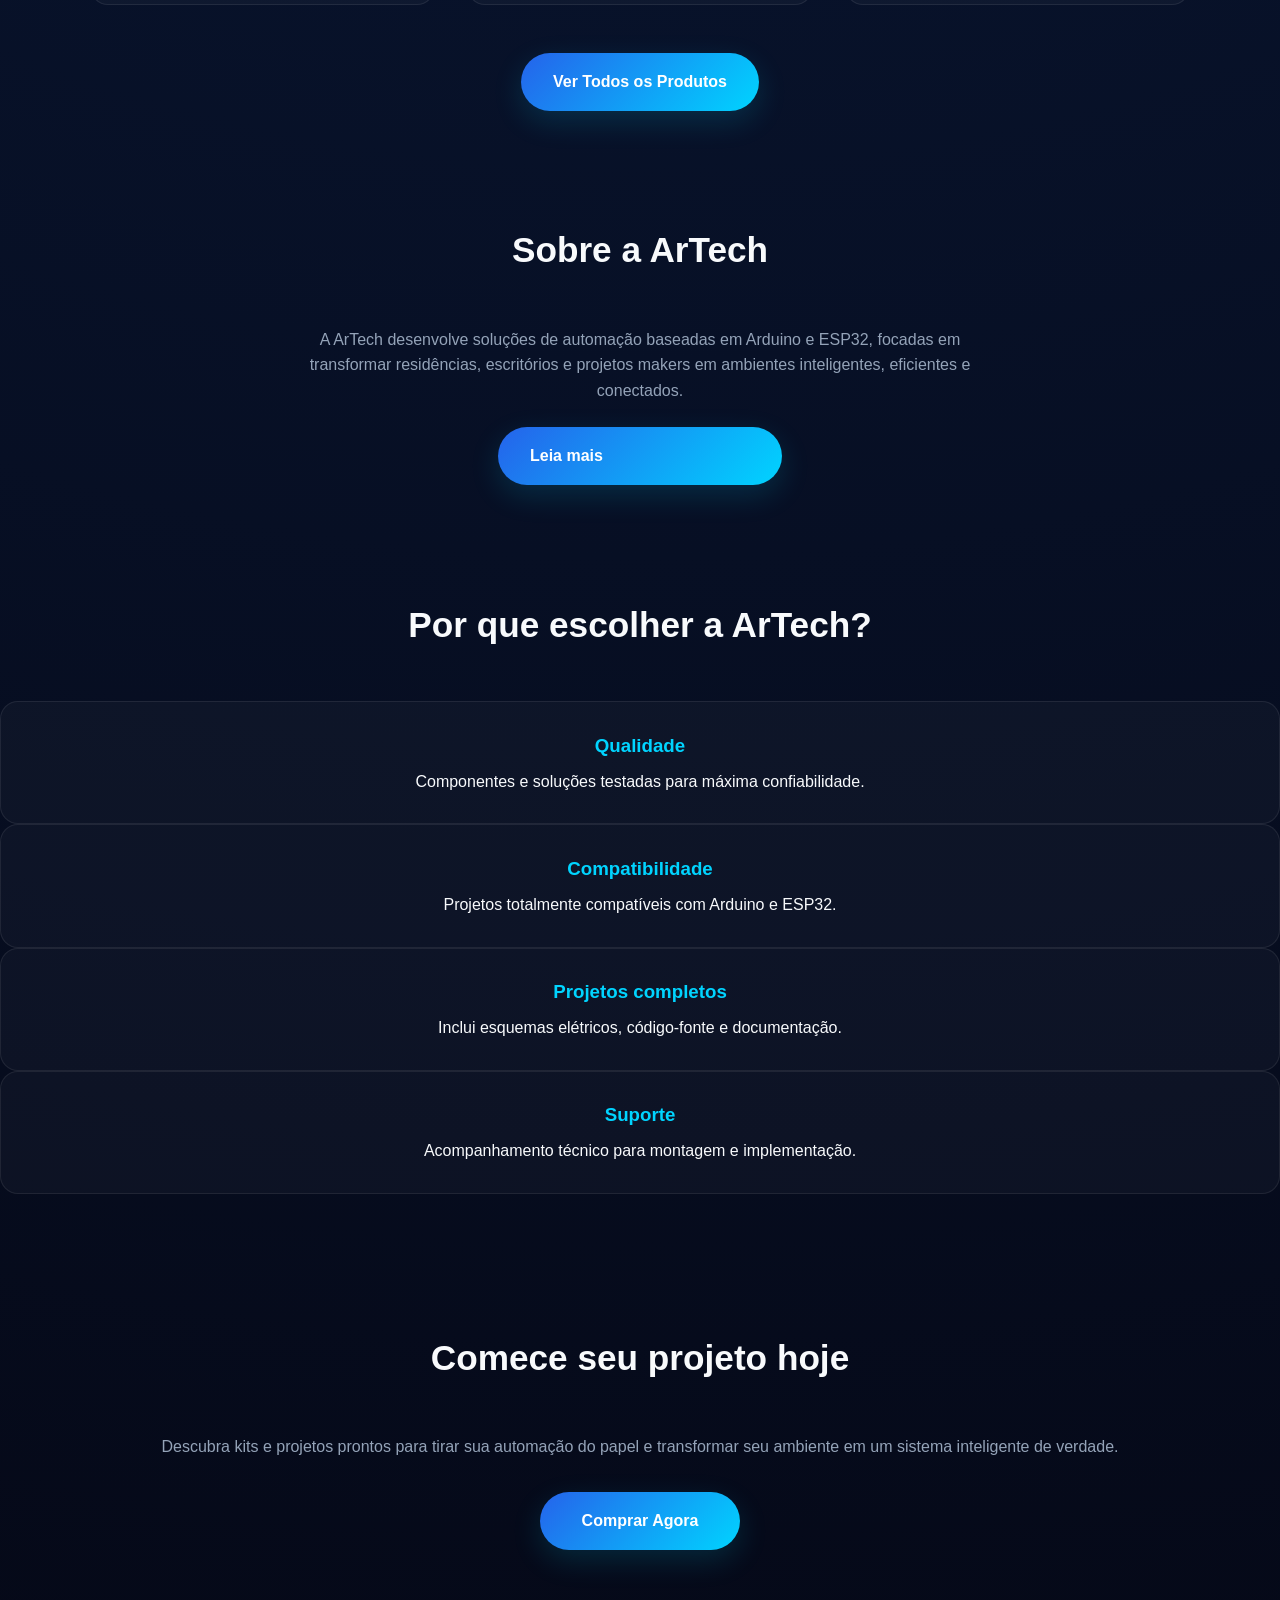
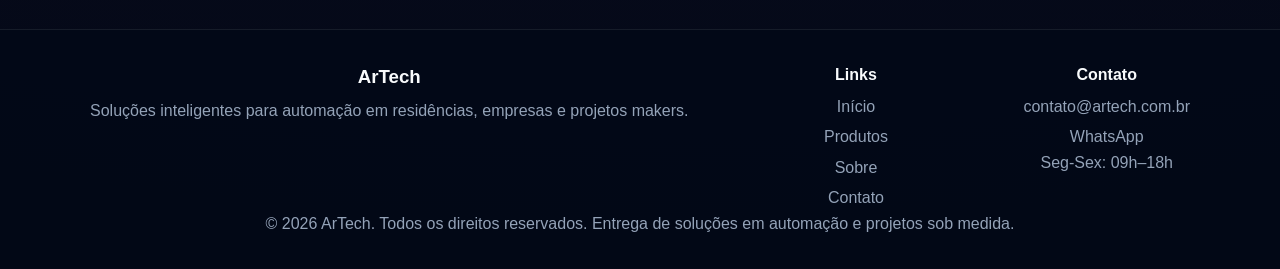
==== commit b8cacef2: "Final" ====
--- a/index.html
+++ b/index.html
@@ -53,6 +53,21 @@
       </div>
     </div>
 
+    <div id="productModal" class="modal" hidden>
+      <div class="modal-content">
+        <button class="modal-close" id="closeModal" type="button" aria-label="Fechar">×</button>
+        <p class="eyebrow">Detalhes do produto</p>
+        <img id="modalImage" class="modal-product-image" src="" alt="Imagem do produto" />
+        <h3 id="modalTitle">Produto</h3>
+        <div id="modalPrice" class="produto-preco"></div>
+        <p id="modalDescription"></p>
+        <ul id="modalDetails"></ul>
+        <div class="product-modal-actions">
+          <button id="modalAddBtn" class="action-btn cart-btn btn-small" type="button">🛒 Adicionar ao carrinho</button>
+        </div>
+      </div>
+    </div>
+
     <main>
 
       <!-- HERO SPLIT -->
@@ -91,47 +106,38 @@
 
         <div class="produtosdestaque">
 
-          <a href="html/produtos.html" class="produto">
-
-            <img src="img/produtos/exemplo.jpg" alt="Kit Smart Home ESP32" />
-
+          <article class="produto">
+            <img src="img/produtos/KitSmartHomeESP32.png" alt="Kit Smart Home ESP32" />
             <h3>Kit Smart Home ESP32</h3>
-
-            <p>
-              Controle iluminação, tomadas e sensores de forma remota via Wi-Fi com um sistema compacto e fácil de implementar.
-            </p>
-
+            <p>Controle iluminação, tomadas e sensores de forma remota via Wi-Fi com um sistema compacto e fácil de implementar.</p>
             <span class="preco">R$ 249,90</span>
-
-          </a>
-
-          <a href="html/produtos.html" class="produto">
-
-            <img src="img/produtos/exemplo.jpg" alt="Central Arduino Mega" />
-
+            <div class="produto-actions">
+              <button class="action-btn details-btn" type="button" data-title="Kit Smart Home ESP32" data-price="R$ 249,90" data-description="Sistema completo de automação residencial com sensores, controle e conectividade Wi-Fi." data-details="• Controle via Wi-Fi • App mobile • Instalação simples" data-image="img/produtos/exemplo.jpg">Ver detalhes</button>
+              <button class="action-btn cart-btn" type="button" data-name="Kit Smart Home ESP32" data-price="R$ 249,90">🛒 Comprar</button>
+            </div>
+          </article>
+
+          <article class="produto">
+            <img src="img/produtos/central-arduino-mega.png" alt="Central Arduino Mega" />
             <h3>Central Arduino Mega</h3>
-
-            <p>
-              Plataforma robusta para projetos de automação residencial e comercial com alta capacidade de expansão.
-            </p>
-
+            <p>Plataforma robusta para projetos de automação residencial e comercial com alta capacidade de expansão.</p>
             <span class="preco">R$ 399,90</span>
-
-          </a>
-
-          <a href="html/produtos.html" class="produto">
-
-            <img src="img/produtos/exemplo.jpg" alt="Planta Irrigação Automática" />
-
+            <div class="produto-actions">
+              <button class="action-btn details-btn" type="button" data-title="Central Arduino Mega" data-price="R$ 399,90" data-description="Central de controle para múltiplos dispositivos com muito espaço para sensores e atuadores." data-details="• Expansível • Compatível com shields • Fácil integração" data-image="img/produtos/exemplo.jpg">Ver detalhes</button>
+              <button class="action-btn cart-btn" type="button" data-name="Central Arduino Mega" data-price="R$ 399,90">🛒 Comprar</button>
+            </div>
+          </article>
+
+          <article class="produto">
+            <img src="img/produtos/plantaIrrigacao.png" alt="Planta Irrigação Automática" />
             <h3>Planta Irrigação Automática</h3>
-
-            <p>
-              Projeto completo para automação de irrigação com sensores inteligentes e controle automático de umidade.
-            </p>
-
+            <p>Projeto completo para automação de irrigação com sensores inteligentes e controle automático de umidade.</p>
             <span class="preco">R$ 49,90</span>
-
-          </a>
+            <div class="produto-actions">
+              <button class="action-btn details-btn" type="button" data-title="Planta Irrigação Automática" data-price="R$ 49,90" data-description="Sistema de irrigação automático com sensores de solo e ciclos de rega programáveis." data-details="• Sensor de umidade • Automação de água • Configuração rápida" data-image="img/produtos/exemplo.jpg">Ver detalhes</button>
+              <button class="action-btn cart-btn" type="button" data-name="Planta Irrigação Automática" data-price="R$ 49,90">🛒 Comprar</button>
+            </div>
+          </article>
 
         </div>
 
@@ -152,6 +158,10 @@
         <p>
           A ArTech desenvolve soluções de automação baseadas em Arduino e ESP32, focadas em transformar residências, escritórios e projetos makers em ambientes inteligentes, eficientes e conectados.
         </p>
+
+        <div class="sobre-actions">
+          <a href="html/sobre.html" class="btn">Leia mais</a>
+        </div>
 
       </section>
 
@@ -221,15 +231,27 @@
 
     <footer class="site-footer">
       <div class="footer-content">
-        <div>
+        <div class="footer-column">
           <h3>ArTech</h3>
-          <p>Automação inteligente para residências e negócios.</p>
-        </div>
-        <div>
+          <p>Soluções inteligentes para automação em residências, empresas e projetos makers.</p>
+        </div>
+        <div class="footer-column">
+          <h4>Links</h4>
+          <a href="index.html">Início</a>
+          <a href="html/produtos.html">Produtos</a>
+          <a href="html/sobre.html">Sobre</a>
+          <a href="html/contato.html">Contato</a>
+        </div>
+        <div class="footer-column">
           <h4>Contato</h4>
           <a href="mailto:contato@artech.com.br">contato@artech.com.br</a>
-          <a href="https://wa.me/5531999999999" target="_blank" rel="noopener noreferrer">WhatsApp</a>
-        </div>
+          <a href="https://wa.me/553140028922" target="_blank" rel="noopener noreferrer">WhatsApp</a>
+          <span>Seg-Sex: 09h–18h</span>
+        </div>
+      </div>
+      <div class="footer-bottom">
+        <span>© 2026 ArTech. Todos os direitos reservados.</span>
+        <span>Entrega de soluções em automação e projetos sob medida.</span>
       </div>
     </footer>
 
--- a/css/style.css
+++ b/css/style.css
@@ -45,6 +45,17 @@
   line-height: 1.6;
 
   overflow-x: hidden;
+
+  opacity: 1;
+  transition: opacity 0.12s ease;
+}
+
+body.page-transition-ready {
+  opacity: 1;
+}
+
+body.page-transition-exit {
+  opacity: 0;
 }
 
 a {
@@ -166,6 +177,7 @@
   justify-content: center;
 
   padding: 3rem 2rem;
+  animation: fadeInUp 0.9s ease-out both;
 }
 
 .hero-content {
@@ -178,6 +190,7 @@
   justify-content: space-between;
 
   gap: 3rem;
+  animation: fadeIn 1s ease-out both;
 }
 
 /* TEXTO */
@@ -297,10 +310,15 @@
   gap: 1rem;
 
   transition: 0.25s;
-}
+  animation: fadeInUp 0.85s ease-out both;
+}
+
+.produto:nth-child(1) { animation-delay: 0.1s; }
+.produto:nth-child(2) { animation-delay: 0.2s; }
+.produto:nth-child(3) { animation-delay: 0.3s; }
 
 .produto:hover {
-  transform: translateY(-6px);
+  transform: translateY(-8px);
   border-color: rgba(0, 212, 255, 0.3);
 }
 
@@ -325,6 +343,56 @@
   font-size: 1.6rem;
   color: var(--accent);
   font-weight: 800;
+}
+
+.produto-actions {
+  display: flex;
+  gap: 0.75rem;
+  flex-wrap: wrap;
+}
+
+.action-btn {
+  flex: 1 1 140px;
+  min-width: 140px;
+  border: 0;
+  border-radius: 999px;
+  padding: 0.95rem 1rem;
+  font-weight: 700;
+  cursor: pointer;
+  transition: transform 0.2s ease, box-shadow 0.2s ease, background 0.2s ease;
+}
+
+.action-btn:hover {
+  transform: translateY(-2px);
+}
+
+.details-btn {
+  background: rgba(255, 255, 255, 0.08);
+  color: var(--text);
+  border: 1px solid rgba(255, 255, 255, 0.12);
+}
+
+.cart-btn {
+  background: linear-gradient(135deg, var(--primary), var(--accent));
+  color: #fff;
+}
+
+.btn-pdf {
+  display: inline-flex;
+  align-items: center;
+  justify-content: center;
+  padding: 0.8rem 1rem;
+  border-radius: 999px;
+  background: linear-gradient(135deg, var(--primary), var(--accent));
+  color: #fff;
+  font-weight: 700;
+  transition: transform 0.2s ease;
+}
+
+.btn-pdf:hover,
+.details-btn:hover,
+.cart-btn:hover {
+  box-shadow: 0 12px 24px rgba(0, 212, 255, 0.12);
 }
 
 /* =========================
@@ -349,12 +417,15 @@
   color: var(--text-muted);
 }
 
-/* =========================
-   BENEFÍCIOS
-========================= */
-
-.beneficios {
-  width: min(var(--max), calc(100% - 80px));
+  .sobre-actions {
+    display: flex;
+    justify-content: center;
+    padding-top: 1.5rem;
+  }
+
+  .sobre-actions .btn {
+    min-width: 180px;
+  
 
   margin: 0 auto;
 
@@ -362,8 +433,8 @@
 
   grid-template-columns: repeat(auto-fit, minmax(220px, 1fr));
 
-  gap: 1.5rem;
-}
+  gap: 1.5rem;}
+
 
 .beneficio {
   background: rgba(255, 255, 255, 0.03);
@@ -422,6 +493,15 @@
   flex-wrap: wrap;
 }
 
+/* Centraliza os contatos (coluna direita) e os cards de contato */
+.site-footer .footer-column:last-child {
+  text-align: center;
+}
+
+.missao-container .missao-card {
+  text-align: center;
+}
+
 .site-footer h3,
 .site-footer h4 {
   color: var(--text);
@@ -442,58 +522,120 @@
   color: var(--accent);
 }
 
+.login-page {
+  min-height: 100vh;
+}
+
 .login-page main {
-  padding: 4rem 1rem;
+  display: flex;
+  justify-content: center;
+  align-items: center;
+  min-height: calc(100vh - 110px);
+  padding: 1.5rem 1rem 3rem;
+  overflow-y: auto;
 }
 
 .login-section {
-  width: min(460px, 100%);
+  width: min(520px, 100%);
   margin: 0 auto;
+  display: flex;
+  justify-content: center;
+  align-items: center;
+  padding-top: 1rem;
 }
 
 .login-container {
-  background: rgba(255, 255, 255, 0.04);
-  border: 1px solid var(--border);
-  border-radius: var(--radius);
+  background: linear-gradient(180deg, rgba(8, 18, 45, 0.95), rgba(4, 9, 23, 0.95));
+  border: 1px solid rgba(255, 255, 255, 0.12);
+  border-radius: 28px;
   padding: 2rem;
-  margin-top: auto;
-  box-shadow: 0 18px 45px rgba(0, 0, 0, 0.22);
+  box-shadow: 0 22px 60px rgba(0, 0, 0, 0.35);
+  backdrop-filter: blur(18px);
+  width: 100%;
+  max-width: 520px;
 }
 
 .login-container h2 {
-  margin-bottom: 1.2rem;
-  font-size: 1.8rem;
+  margin-bottom: 1.5rem;
+  font-size: 2.2rem;
+  text-align: center;
 }
 
 .login-form {
   display: grid;
-  gap: 0.85rem;
+  gap: 1rem;
 }
 
 .login-form input {
   width: 100%;
-  padding: 0.8rem 0.95rem;
-  border: 1px solid var(--border);
+  padding: 1rem 1.1rem;
+  border: 1px solid rgba(255, 255, 255, 0.1);
   border-radius: 999px;
   background: rgba(255, 255, 255, 0.05);
   color: var(--text);
 }
 
+.login-form .form-actions {
+  display: flex;
+  align-items: center;
+  justify-content: space-between;
+  gap: 0.75rem;
+  flex-wrap: wrap;
+  margin-top: 0.3rem;
+}
+
+.remember-me {
+  display: inline-flex;
+  align-items: center;
+  gap: 0.5rem;
+  color: var(--text-muted);
+  font-size: 0.95rem;
+}
+
+.remember-me input {
+  width: 1rem;
+  height: 1rem;
+  accent-color: var(--accent);
+}
+
+.forgot-password {
+  display: inline-flex;
+  align-items: center;
+  justify-content: center;
+  color: var(--accent);
+  font-weight: 700;
+  padding: 0.65rem 1rem;
+  border-radius: 999px;
+  border: 1px solid rgba(37, 99, 235, 0.3);
+  background: rgba(37, 99, 235, 0.12);
+  transition: transform 0.2s ease, background 0.2s ease;
+}
+
+.forgot-password:hover {
+  background: rgba(37, 99, 235, 0.2);
+  transform: translateY(-1px);
+}
+
+.forgot-password {
+  min-width: 200px;
+  text-align: center;
+}
+
 .login-form button {
-  padding: 0.8rem 1rem;
+  padding: 1rem 1.1rem;
   border: 0;
   border-radius: 999px;
   background: linear-gradient(135deg, var(--primary), var(--accent));
   color: #fff;
   cursor: pointer;
   font-weight: 700;
-}
-
+  transition: transform 0.2s ease, box-shadow 0.2s ease;
+}
 .login-link-btn {
   display: inline-flex;
   align-items: center;
   justify-content: center;
-  padding: 0.75rem 1rem;
+  padding: 1rem 1.1rem;
   border: 1px solid rgba(0, 212, 255, 0.3);
   border-radius: 999px;
   color: var(--accent);
@@ -504,6 +646,24 @@
 
 .login-link-btn:hover {
   background: rgba(0, 212, 255, 0.16);
+}
+
+.forgot-password {
+  display: inline-flex;
+  align-items: center;
+  justify-content: center;
+  padding: 0.75rem 1rem;
+  border-radius: 999px;
+  background: rgba(37, 99, 235, 0.16);
+  border: 1px solid rgba(37, 99, 235, 0.32);
+  color: var(--accent);
+  font-weight: 700;
+  transition: transform 0.2s ease, background 0.2s ease;
+}
+
+.forgot-password:hover {
+  background: rgba(37, 99, 235, 0.24);
+  transform: translateY(-1px);
 }
 
 .login-error,
@@ -526,11 +686,12 @@
 .modal {
   position: fixed;
   inset: 0;
-  background: rgba(2, 6, 23, 0.8);
+  background: rgba(2, 6, 23, 0.92);
   display: flex;
   align-items: center;
   justify-content: center;
   padding: 1rem;
+  overflow-y: auto;
   z-index: 1100;
 }
 
@@ -539,12 +700,14 @@
 }
 
 .modal-content {
-  width: min(480px, 100%);
+  width: min(520px, 100%);
+  max-height: calc(100vh - 2rem);
   background: var(--bg-2);
   border: 1px solid var(--border);
   border-radius: var(--radius);
   padding: 1.5rem;
   position: relative;
+  overflow-y: auto;
 }
 
 .modal-close {
@@ -558,6 +721,71 @@
   cursor: pointer;
 }
 
+.modal-product-image {
+  width: 100%;
+  max-height: 260px;
+  object-fit: cover;
+  border-radius: 18px;
+  margin-bottom: 1rem;
+  border: 1px solid rgba(255, 255, 255, 0.08);
+}
+
+.product-modal-actions {
+  display: flex;
+  gap: 0.75rem;
+  flex-wrap: wrap;
+  margin-top: 1.25rem;
+}
+
+.btn-small {
+  display: inline-flex;
+  align-items: center;
+  justify-content: center;
+  min-width: auto;
+  padding: 0.85rem 1.2rem;
+  border-radius: 999px;
+  border: 1px solid rgba(255, 255, 255, 0.08);
+  background: rgba(255, 255, 255, 0.05);
+  color: var(--text);
+  text-decoration: none;
+  font-weight: 700;
+}
+
+.btn-small:hover {
+  transform: translateY(-1px);
+  background: rgba(255, 255, 255, 0.1);
+}
+
+.cart-auth-message {
+  margin: 1rem 0 0;
+  padding: 1rem 1rem 0.75rem;
+  border: 1px solid rgba(255, 205, 0, 0.3);
+  border-radius: 18px;
+  background: rgba(255, 191, 0, 0.08);
+  color: #ffe680;
+}
+
+.cart-auth-message p {
+  margin: 0 0 0.75rem;
+  font-size: 0.95rem;
+  line-height: 1.4;
+}
+
+.login-from-cart-btn {
+  width: 100%;
+  padding: 0.9rem 1rem;
+  border-radius: 999px;
+  border: 1px solid rgba(255, 255, 255, 0.12);
+  background: rgba(255, 255, 255, 0.08);
+  color: var(--text);
+  font-weight: 700;
+  cursor: pointer;
+}
+
+.login-from-cart-btn:hover {
+  background: rgba(255, 255, 255, 0.14);
+}
+
 body.modal-open {
   overflow: hidden;
 }
@@ -587,6 +815,67 @@
    RESPONSIVO
 ========================= */
 
+@keyframes fadeInUp {
+  from {
+    opacity: 0;
+    transform: translateY(24px);
+  }
+  to {
+    opacity: 1;
+    transform: translateY(0);
+  }
+}
+
+@keyframes fadeIn {
+  from {
+    opacity: 0;
+  }
+  to {
+    opacity: 1;
+  }
+}
+
+@keyframes popIn {
+  from {
+    opacity: 0;
+    transform: scale(0.94);
+  }
+  to {
+    opacity: 1;
+    transform: scale(1);
+  }
+}
+
+.hero-texto,
+.hero-imagem,
+.produto img,
+.site-footer,
+.modal-content,
+.btn,
+.action-btn {
+  will-change: transform, opacity;
+}
+
+.modal-content {
+  animation: popIn 0.3s ease-out both;
+}
+
+.action-btn,
+.login-btn,
+.logout-btn,
+.login-link-btn,
+.btn {
+  transition: transform 0.25s ease, box-shadow 0.25s ease, background 0.25s ease;
+}
+
+.action-btn:hover,
+.login-btn:hover,
+.logout-btn:hover,
+.login-link-btn:hover,
+.btn:hover {
+  box-shadow: 0 14px 30px rgba(0, 212, 255, 0.16);
+}
+
 @media (max-width: 768px) {
 
   header ul {
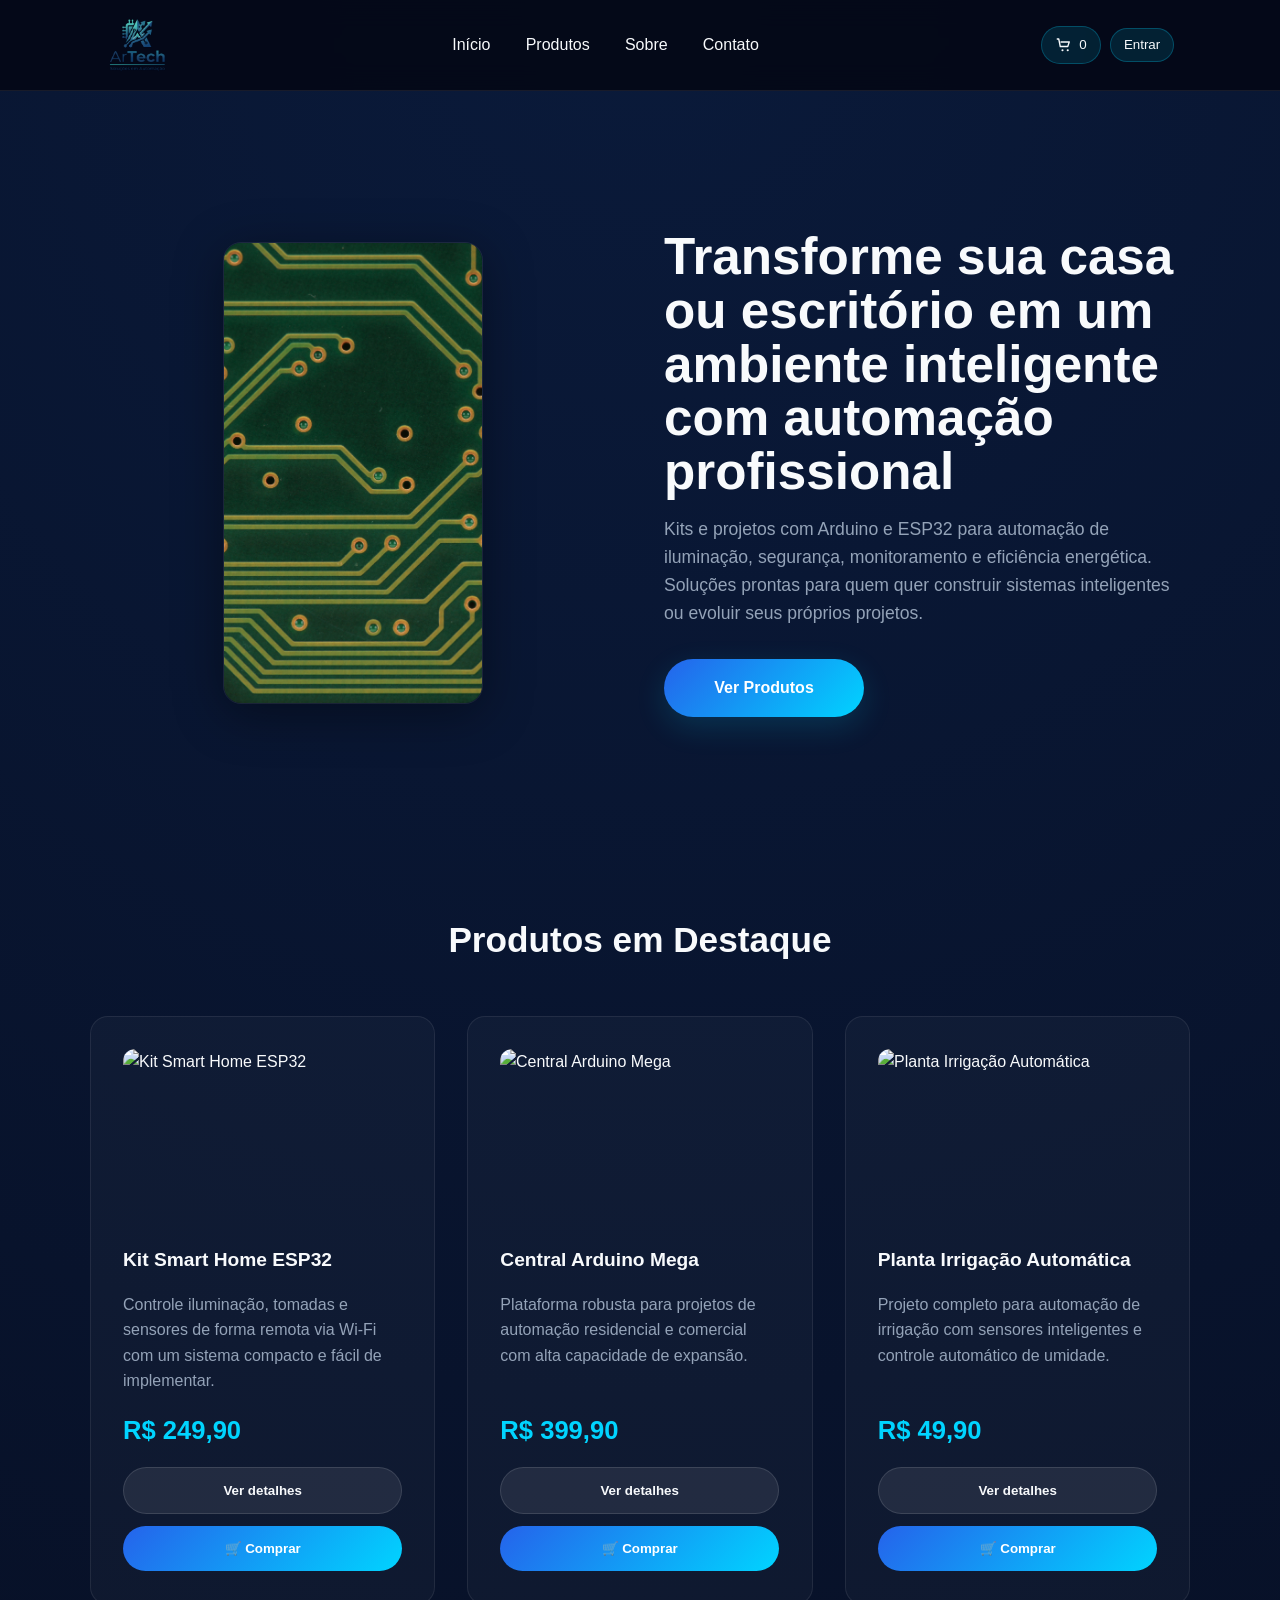
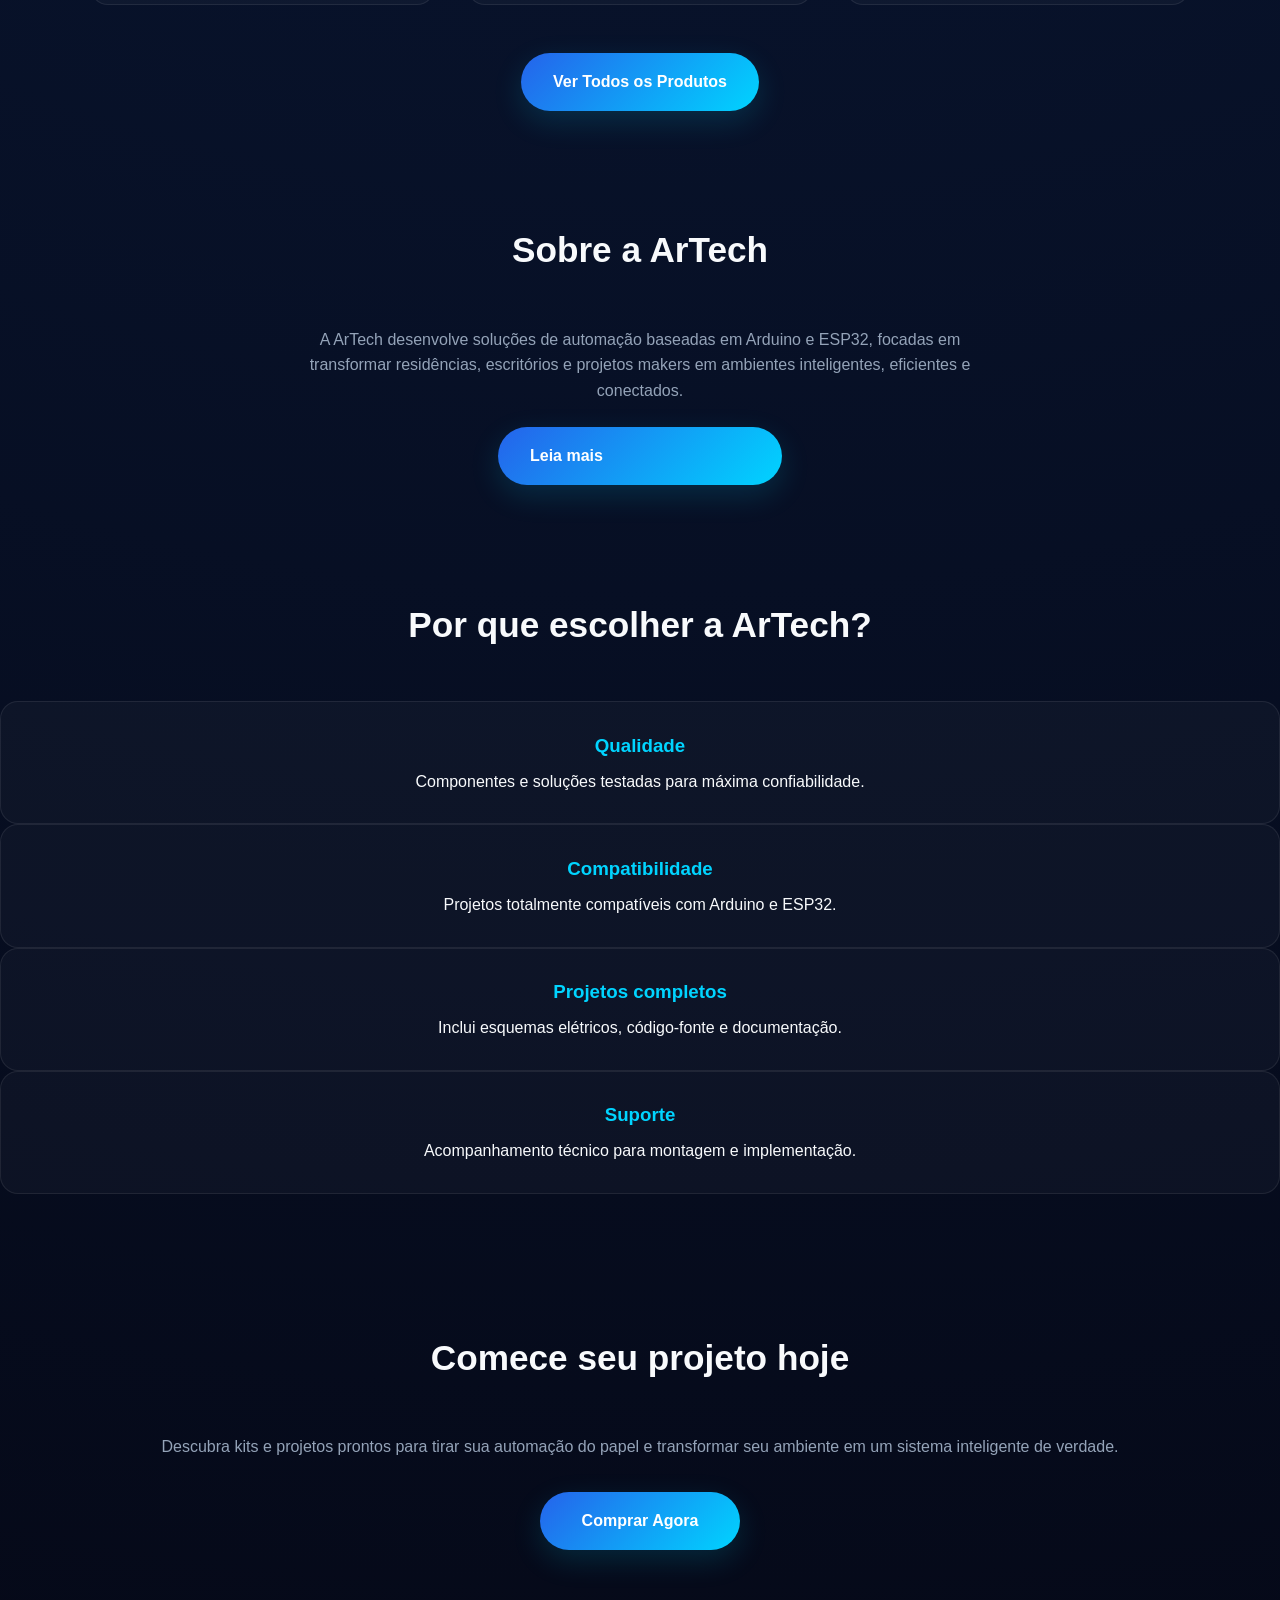
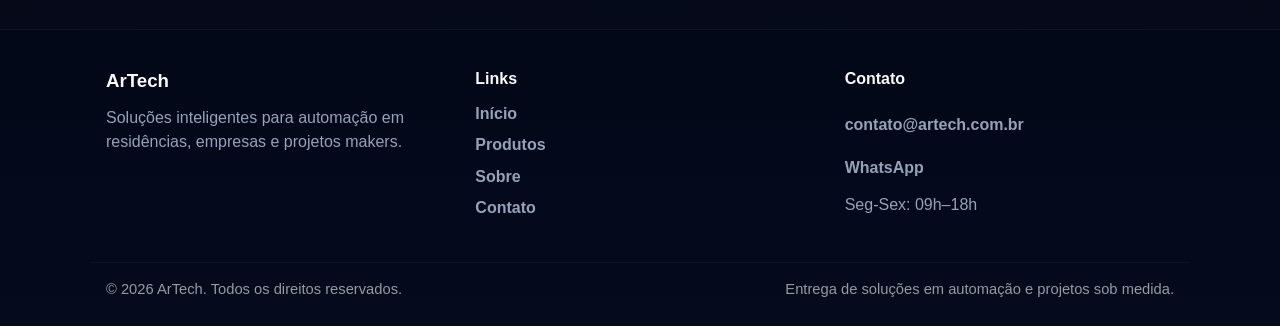
==== commit 621747dc: "completo" ====
--- a/index.html
+++ b/index.html
@@ -242,7 +242,7 @@
           <a href="html/sobre.html">Sobre</a>
           <a href="html/contato.html">Contato</a>
         </div>
-        <div class="footer-column">
+        <div class="footer-column contact">
           <h4>Contato</h4>
           <a href="mailto:contato@artech.com.br">contato@artech.com.br</a>
           <a href="https://wa.me/553140028922" target="_blank" rel="noopener noreferrer">WhatsApp</a>
--- a/css/style.css
+++ b/css/style.css
@@ -467,59 +467,96 @@
   margin-bottom: 2rem;
 }
 
+
 /* =========================
-   FOOTER
+   FOOTER (REFRESH)
+   Visual atualizado: layout em grid, melhor contraste e responsivo
 ========================= */
 
 footer {
-  text-align: center;
-  padding: 2rem;
-  border-top: 1px solid var(--border);
+  padding: 0;
   color: var(--text-muted);
 }
 
 .site-footer {
-  padding: 2rem 1rem;
-  background: rgba(2, 8, 23, 0.75);
+  background: linear-gradient(180deg, rgba(2,8,23,0.9), rgba(5,12,30,0.92));
+  border-top: 1px solid rgba(255,255,255,0.04);
+  color: var(--text-muted);
 }
 
 .site-footer .footer-content {
   max-width: var(--max);
   margin: 0 auto;
-  display: flex;
-  justify-content: space-between;
-  align-items: flex-start;
-  gap: 2rem;
-  flex-wrap: wrap;
-}
-
-/* Centraliza os contatos (coluna direita) e os cards de contato */
-.site-footer .footer-column:last-child {
-  text-align: center;
-}
-
-.missao-container .missao-card {
-  text-align: center;
+  padding: 2.25rem 1rem;
+  display: grid;
+  grid-template-columns: repeat(auto-fit, minmax(200px, 1fr));
+  gap: 1.5rem 2.5rem;
+  align-items: start;
+}
+
+.site-footer .footer-column {
+  min-width: 160px;
 }
 
 .site-footer h3,
 .site-footer h4 {
   color: var(--text);
-  margin-bottom: 0.4rem;
-}
-
-.site-footer p,
-.site-footer a {
+  margin-bottom: 0.6rem;
+  font-weight: 800;
+}
+
+.site-footer p {
   color: var(--text-muted);
+  line-height: 1.5;
 }
 
 .site-footer a {
   display: block;
-  margin-top: 0.3rem;
+  margin: 0.35rem 0;
+  color: var(--text-muted);
+  transition: color 0.18s ease, transform 0.12s ease;
+  font-weight: 600;
 }
 
 .site-footer a:hover {
   color: var(--accent);
+  transform: translateX(4px);
+}
+
+.site-footer .footer-column.contact {
+  display: flex;
+  flex-direction: column;
+  gap: 0.35rem;
+}
+
+.site-footer .footer-bottom {
+  border-top: 1px solid rgba(255,255,255,0.03);
+  max-width: var(--max);
+  margin: 0 auto;
+  display: flex;
+  gap: 1rem;
+  justify-content: space-between;
+  align-items: center;
+  padding: 0.95rem 1rem 1.5rem;
+  font-size: 0.92rem;
+  color: rgba(255,255,255,0.65);
+  flex-wrap: wrap;
+}
+
+.site-footer .footer-bottom span {
+  opacity: 0.9;
+}
+
+/* Mobile adjustments */
+@media (max-width: 640px) {
+  .site-footer .footer-content {
+    padding: 1.5rem;
+    gap: 1rem 1rem;
+  }
+  .site-footer .footer-bottom {
+    font-size: 0.88rem;
+    gap: 0.6rem;
+  }
 }
 
 .login-page {
